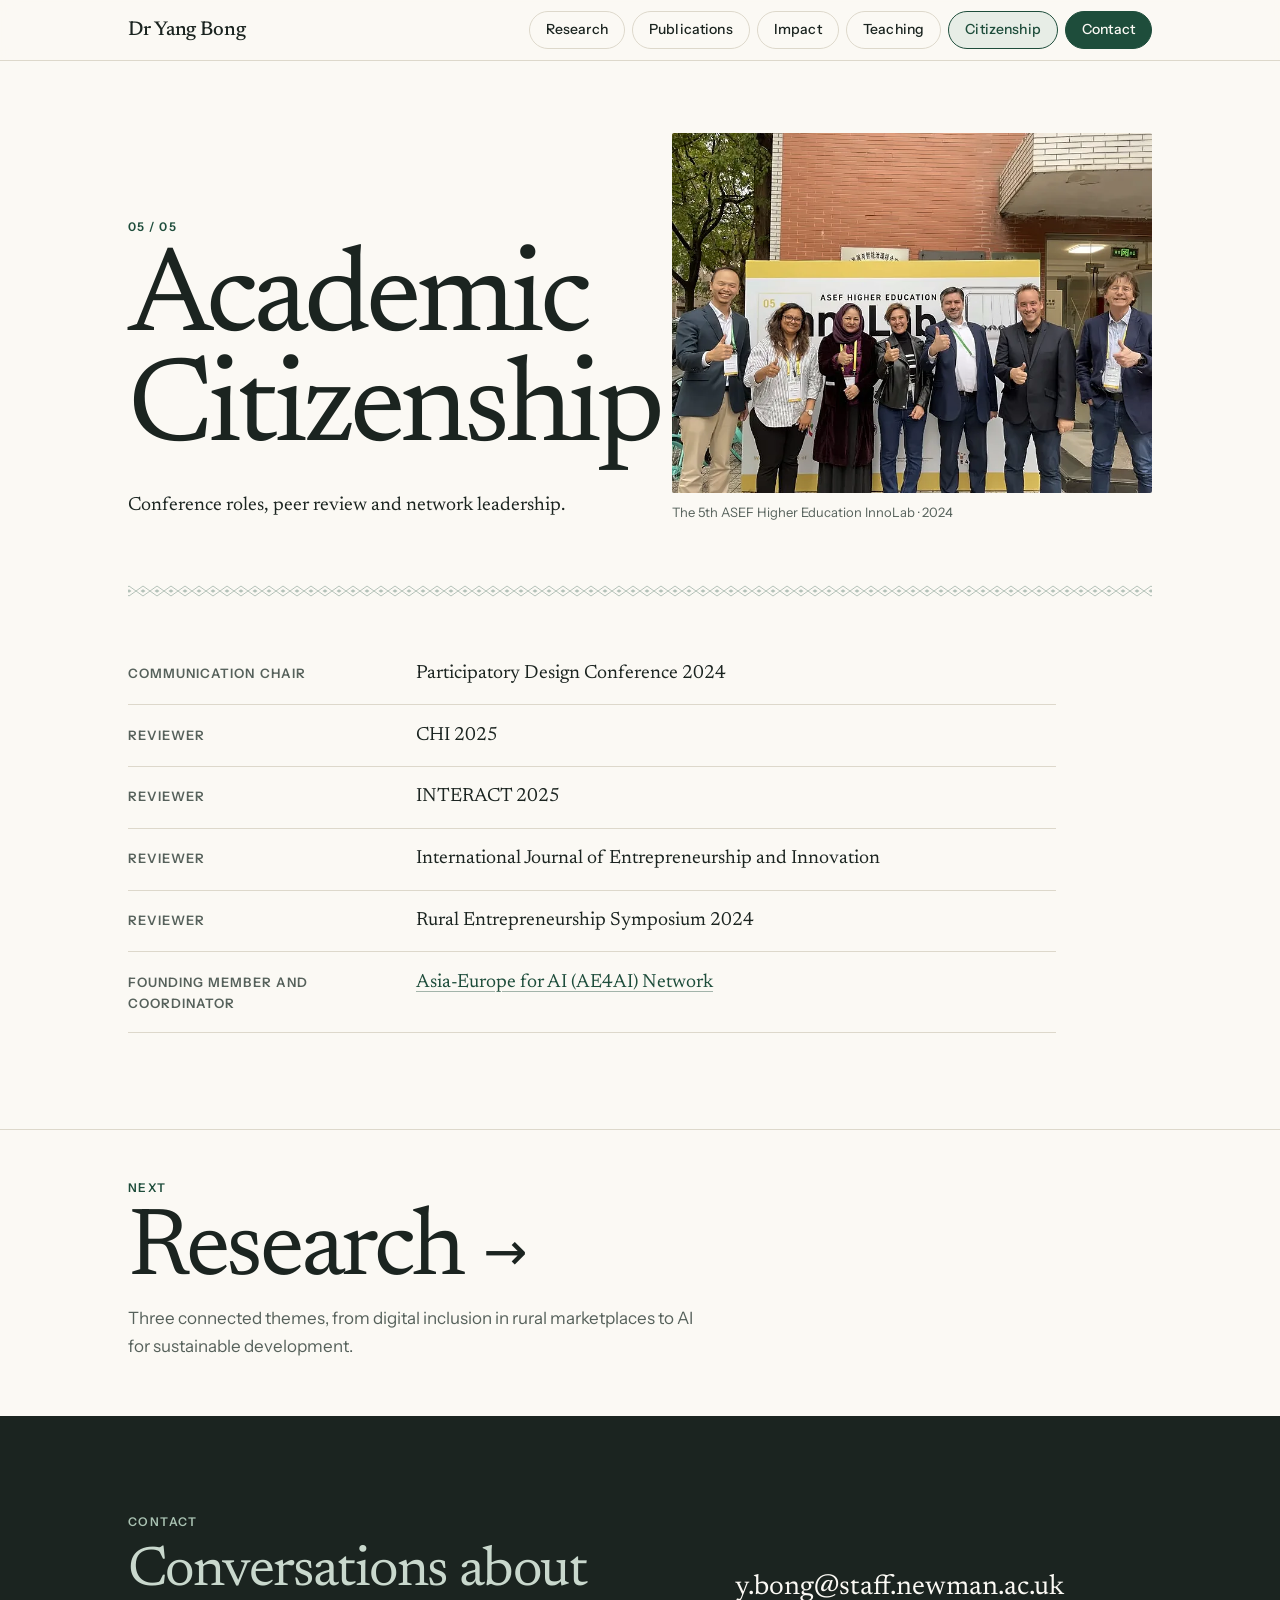
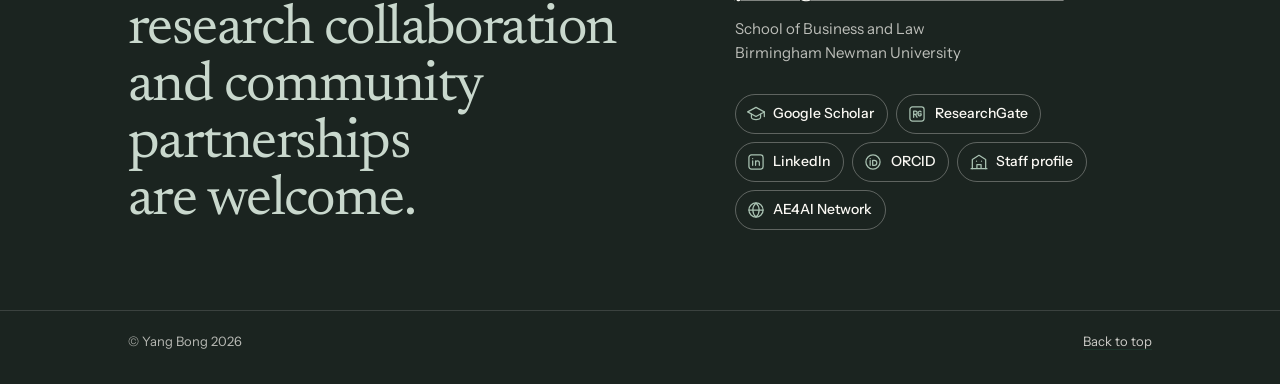
==== citizenship.html @ c66b2f35 "Restructure into an image-led home page plus one page per section Home: full-bleed cover photo with " ====
<!doctype html>
<html lang="en-GB">
<head>
  <meta charset="utf-8">
  <meta name="viewport" content="width=device-width, initial-scale=1">

  <!-- Generated by scripts/make_pages.py from scripts/page.template.html. Edit those, not this file. -->
  <title>Academic Citizenship · Dr Yang Bong</title>
  <meta name="description" content="Conference roles, peer review and network leadership.">
  <meta name="author" content="Yang Bong">
  <link rel="canonical" href="https://bongyang.github.io/citizenship.html">

  <meta property="og:type" content="website">
  <meta property="og:site_name" content="Dr Yang Bong">
  <meta property="og:title" content="Academic Citizenship · Dr Yang Bong">
  <meta property="og:description" content="Conference roles, peer review and network leadership.">
  <meta property="og:url" content="https://bongyang.github.io/citizenship.html">
  <meta property="og:image" content="https://bongyang.github.io/assets/img/og-image.png">
  <meta property="og:image:width" content="1200">
  <meta property="og:image:height" content="630">
  <meta property="og:image:alt" content="Dr Yang Bong, Senior Lecturer, Birmingham Newman University">
  <meta property="og:locale" content="en_GB">
  <meta name="twitter:card" content="summary_large_image">

  <meta name="theme-color" content="#FBF9F4">
  <meta name="color-scheme" content="light only">
  <link rel="icon" href="assets/img/favicon.svg" type="image/svg+xml">
  <link rel="icon" href="assets/img/favicon-32.png" sizes="32x32" type="image/png">
  <link rel="apple-touch-icon" href="assets/img/apple-touch-icon.png">

  <link rel="preload" href="assets/fonts/newsreader-latin-wght-normal.woff2" as="font" type="font/woff2" crossorigin>
  <link rel="preload" href="assets/fonts/instrument-sans-latin-wght-normal.woff2" as="font" type="font/woff2" crossorigin>
  <link rel="preload" href="content.json" as="fetch" crossorigin>
  <link rel="preload" href="publications.json" as="fetch" crossorigin>
  <link rel="preload" as="image" type="image/webp" imagesrcset="assets/img/banner/2024-innolab5-800.webp 800w, assets/img/banner/2024-innolab5-1600.webp 1600w" imagesizes="(min-width: 48rem) 45vw, 100vw" fetchpriority="high">
  <link rel="stylesheet" href="assets/css/style.css">
</head>
<body data-page="service">
  <a class="skip" href="#main" data-text="labels.skip">Skip to content</a>

  <header class="masthead" id="top">
    <div class="wrap masthead__inner">
      <a class="masthead__name" href="./" data-text="hero.name">Dr Yang Bong</a>
      <nav aria-label="Main"><ul id="nav" class="nav"></ul></nav>
    </div>
  </header>

  <main id="main">
    <div id="page"></div>
    <section id="contact" class="band band--dark contact-band" aria-labelledby="contact-h"></section>
  </main>

  <footer class="footer">
    <div class="wrap footer__inner" id="footer"></div>
  </footer>

  <noscript>
    <p class="noscript">This site needs JavaScript to load its content. You can reach Dr Yang Bong at Birmingham Newman University: https://newman.ac.uk/staff/staff/dr-yang-bong/</p>
  </noscript>

  <script src="assets/js/main.js" defer></script>
</body>
</html>
---- assets/css/style.css ----
/* Dr Yang Bong — personal site. Mobile-first, light mode only.
   Design tokens are in :root; change colours and type there. */

@font-face {
  font-family: "Newsreader";
  src: url("../fonts/newsreader-latin-wght-normal.woff2") format("woff2");
  font-weight: 200 800; font-style: normal; font-display: swap;
}
@font-face {
  font-family: "Newsreader";
  src: url("../fonts/newsreader-latin-wght-italic.woff2") format("woff2");
  font-weight: 200 800; font-style: italic; font-display: swap;
}
@font-face {
  font-family: "Instrument Sans";
  src: url("../fonts/instrument-sans-latin-wght-normal.woff2") format("woff2");
  font-weight: 400 700; font-style: normal; font-display: swap;
}

:root {
  color-scheme: light only;
  /* colour */
  --paper: #FBF9F4;
  --paper-deep: #F3F0E7;
  --ink: #1B2420;
  --muted: #56615B;
  --rule: #DDD8CB;
  --accent: #1E4D3B;        /* deep forest green, the single accent */
  --accent-soft: #E7EDE6;
  /* type */
  --serif: "Newsreader", "Iowan Old Style", Georgia, serif;
  --sans: "Instrument Sans", system-ui, -apple-system, "Segoe UI", sans-serif;
  /* layout */
  --wrap: 68rem;
  --gutter: 1.25rem;
  --masthead: 3.25rem;
}

*, *::before, *::after { box-sizing: border-box; }
html { scroll-behavior: smooth; scroll-padding-top: calc(var(--masthead) + 1.25rem); -webkit-text-size-adjust: 100%; }
@media (prefers-reduced-motion: reduce) { html { scroll-behavior: auto; } }

body {
  margin: 0;
  background: var(--paper);
  color: var(--ink);
  font: 400 1.0625rem/1.65 var(--sans);
  -webkit-font-smoothing: antialiased;
  text-rendering: optimizeLegibility;
}
h1, h2, h3, h4, p, ul, ol, figure, address { margin: 0; padding: 0; }
ul, ol { list-style: none; }
address { font-style: normal; }
img { display: block; max-width: 100%; height: auto; }
[hidden] { display: none !important; }
button { font: inherit; color: inherit; }

a { color: var(--accent); text-decoration: underline; text-decoration-thickness: 1px; text-underline-offset: 0.2em; text-decoration-color: color-mix(in srgb, var(--accent) 40%, transparent); transition: text-decoration-color .15s; }
a:hover { text-decoration-color: var(--accent); }
:focus-visible { outline: 2px solid var(--accent); outline-offset: 3px; border-radius: 2px; }
strong { font-weight: 600; }
.muted { color: var(--muted); }

.wrap { max-width: var(--wrap); margin-inline: auto; padding-inline: var(--gutter); }

.skip { position: absolute; left: -999px; top: 0; background: var(--accent); color: #fff; padding: .6rem 1rem; z-index: 20; }
.skip:focus { left: .5rem; top: .5rem; }
/* Until main.js has rendered, hold space and hide what would jump. */
html:not(.is-ready) main { min-height: 100vh; }
html:not(.is-ready) .footer, html:not(.is-ready) .contact-band, html:not(.is-ready) .nav { visibility: hidden; }
.noscript { max-width: 40rem; margin: 3rem auto; padding: 0 var(--gutter); }

/* ---------- masthead ---------- */
.masthead {
  position: sticky; top: 0; z-index: 10;
  background: color-mix(in srgb, var(--paper) 92%, transparent);
  backdrop-filter: blur(8px); -webkit-backdrop-filter: blur(8px);
  border-bottom: 1px solid var(--rule);
}
.masthead__inner { display: flex; align-items: center; gap: 1.25rem; min-height: var(--masthead); }
.masthead__name { font: 500 1.125rem/1 var(--serif); color: var(--ink); text-decoration: none; white-space: nowrap; letter-spacing: -.005em; }
.masthead nav { min-width: 0; margin-left: auto; }
.nav {
  display: flex; gap: .4rem; overflow-x: auto; scrollbar-width: none;
  margin-right: calc(var(--gutter) * -1); padding: .5rem var(--gutter) .5rem .75rem;
  -webkit-mask-image: linear-gradient(90deg, transparent 0, #000 .75rem, #000 calc(100% - 1.5rem), transparent);
          mask-image: linear-gradient(90deg, transparent 0, #000 .75rem, #000 calc(100% - 1.5rem), transparent);
}
.nav::-webkit-scrollbar { display: none; }
.nav a {
  display: block; padding: .38rem .85rem; white-space: nowrap; border-radius: 999px;
  font-size: .8125rem; font-weight: 500; letter-spacing: .01em;
  color: var(--ink); text-decoration: none; border: 1px solid var(--rule);
  transition: background .15s, border-color .15s, color .15s;
}
.nav a:hover { border-color: var(--accent); color: var(--accent); }
.nav a.is-active { background: var(--accent-soft); border-color: var(--accent); color: var(--accent); }
.nav__contact a { background: var(--accent); border-color: var(--accent); color: var(--paper); }
.nav__contact a:hover { background: var(--ink); border-color: var(--ink); color: var(--paper); }

/* Home: the masthead floats over the cover photo, then turns solid. */
body[data-page="home"] .masthead { position: fixed; left: 0; right: 0; transition: background .25s, border-color .25s; }
.masthead.is-over { background: transparent; border-bottom-color: transparent; backdrop-filter: none; -webkit-backdrop-filter: none; }
.masthead.is-over .masthead__name { color: var(--paper); }
.masthead.is-over .nav a { background: rgba(20, 30, 25, .55); border-color: rgba(251, 249, 244, .35); color: var(--paper); }
.masthead.is-over .nav a:hover { background: rgba(20, 30, 25, .8); border-color: var(--paper); }
.masthead.is-over .nav__contact a { background: var(--paper); border-color: var(--paper); color: var(--ink); }
.masthead.is-over :focus-visible { outline-color: var(--paper); }

/* ---------- quiet Borneo motif: a woven diamond band ---------- */
.motif {
  height: 12px;
  background: url("data:image/svg+xml,%3Csvg xmlns='http://www.w3.org/2000/svg' width='28' height='12' viewBox='0 0 28 12'%3E%3Cg fill='none' stroke='%231E4D3B' stroke-width='1'%3E%3Cpath d='M0 6 7 1l7 5-7 5z'/%3E%3Cpath d='M14 6l7-5 7 5-7 5z'/%3E%3C/g%3E%3Cpath d='M7 4.200 9.500 6 7 7.800 4.500 6zM21 4.200 23.500 6 21 7.800 18.500 6z' fill='%231E4D3B'/%3E%3C/svg%3E") center / 28px 12px repeat-x;
  opacity: .32;
  max-width: calc(var(--wrap) - 2 * var(--gutter));
  margin-inline: max(var(--gutter), calc((100% - var(--wrap)) / 2 + var(--gutter)));
}

/* ---------- shared type ---------- */
.eyebrow, .label {
  font-size: .75rem; font-weight: 600; letter-spacing: .12em; text-transform: uppercase; color: var(--accent);
}

.links { display: flex; flex-wrap: wrap; gap: .5rem; margin-top: 1.75rem; }
.links a {
  display: inline-flex; align-items: center; gap: .45rem; min-height: 2.5rem; padding: .4rem .8rem .4rem .65rem;
  border: 1px solid var(--rule); border-radius: 999px; background: #fff;
  font-size: .875rem; font-weight: 500; color: var(--ink); text-decoration: none;
  transition: border-color .15s, color .15s, background .15s;
}
.links a:hover { border-color: var(--accent); color: var(--accent); background: var(--accent-soft); }
.links .icon { color: var(--accent); flex: none; }



/* ---------- sections ---------- */
h3 { font: 500 1.375rem/1.25 var(--serif); letter-spacing: -.005em; }
.lede { font: 400 1.1875rem/1.55 var(--serif); max-width: 40rem; color: var(--ink); }
.label { margin-bottom: .4rem; }

/* research */
.themes { margin-top: 1.75rem; }
.theme { display: grid; grid-template-columns: 2rem 1fr; gap: .25rem; padding: 1.5rem 0; border-top: 1px solid var(--rule); }
.theme__no { font: 400 1.25rem/1.4 var(--serif); font-variant-numeric: tabular-nums; color: var(--accent); }
.theme h2 + p { margin-top: .4rem; max-width: 38rem; }
.theme .label { margin-top: 1.1rem; color: var(--muted); }
.related li { position: relative; padding-left: 1rem; font-size: .9375rem; line-height: 1.45; margin-top: .45rem; }
.related li::before { content: ""; position: absolute; left: 0; top: .6em; width: 5px; height: 5px; background: var(--accent); transform: rotate(45deg); opacity: .6; }
.related .muted { font-size: .8125rem; white-space: nowrap; }

/* publications */
.group { margin-top: 2.5rem; padding-bottom: .6rem; border-bottom: 1px solid var(--rule); font: 600 .8125rem/1.4 var(--sans); letter-spacing: .12em; text-transform: uppercase; color: var(--muted); }
.pub { display: grid; grid-template-columns: 1fr; gap: .15rem; padding: 1.25rem 0; border-bottom: 1px solid var(--rule); scroll-margin-top: calc(var(--masthead) + 1rem); }
.pub:target { background: var(--accent-soft); box-shadow: 0 0 0 .75rem var(--accent-soft); border-color: transparent; }
.pub__year { font-size: .8125rem; font-weight: 600; letter-spacing: .06em; color: var(--accent); font-variant-numeric: tabular-nums; }
.pub__title { font: 500 1.1875rem/1.32 var(--serif); letter-spacing: 0; }
.pub__title a { color: var(--ink); text-decoration-color: transparent; }
.pub__title a:hover { color: var(--accent); text-decoration-color: var(--accent); }
.pub__authors { margin-top: .4rem; font-size: .9375rem; line-height: 1.5; }
.pub__venue { font-size: .9375rem; line-height: 1.5; color: var(--muted); }
.pub__venue cite { font-style: italic; }
.pub__doi { margin-top: .35rem; font-size: .8125rem; overflow-wrap: anywhere; }
.pub__doi span { font-weight: 600; letter-spacing: .1em; color: var(--muted); margin-right: .25rem; }

/* impact */
.impact { display: grid; gap: 1rem; }
.impact__item { padding: 1.5rem; border: 1px solid var(--rule); border-radius: 2px; background: #fff; }
.impact__item p:not(.label) { margin-top: .6rem; }
.impact__item--lead { background: var(--accent); border-color: var(--accent); color: var(--paper); padding: 1.75rem 1.5rem; }
.impact__item--lead .label { color: #CFE0D3; }
.page .impact__item--lead h2 { font-size: 1.75rem; font-weight: 400; }
.impact__item--lead p:not(.label) { font: 400 1.1875rem/1.55 var(--serif); max-width: 38rem; }
.impact__item--lead a { color: var(--paper); text-decoration-color: rgba(251,249,244,.5); }
.impact__item--lead a:hover { text-decoration-color: var(--paper); }
.impact__item--lead :focus-visible { outline-color: var(--paper); }
.more { display: inline-flex; align-items: center; gap: .3rem; font: 500 .9375rem/1.4 var(--sans); }
.more .icon { width: 16px; height: 16px; }


/* publication tools */
.pubtools { display: flex; flex-wrap: wrap; align-items: center; justify-content: space-between; gap: .75rem 1.5rem; margin-top: 1.75rem; }
.filter { display: flex; flex-wrap: wrap; gap: .4rem; }
.filter button {
  min-height: 2.25rem; padding: .3rem .85rem; border: 1px solid var(--rule); border-radius: 999px; background: #fff;
  font-size: .8125rem; font-weight: 500; cursor: pointer; transition: background .15s, border-color .15s, color .15s;
}
.filter button:hover { border-color: var(--accent); color: var(--accent); }
.filter button[aria-pressed="true"] { background: var(--accent); border-color: var(--accent); color: var(--paper); }
.filter__status { position: absolute; width: 1px; height: 1px; overflow: hidden; clip: rect(0 0 0 0); }
.pubtools__bib { font-size: .8125rem; font-weight: 500; }

.pub__meta { display: flex; flex-wrap: wrap; align-items: baseline; gap: .25rem 1.25rem; margin-top: .35rem; }
.pub__meta .pub__doi { margin-top: 0; }
.cite summary {
  display: inline-flex; align-items: center; gap: .3rem; cursor: pointer; list-style: none;
  font-size: .8125rem; font-weight: 600; letter-spacing: .1em; text-transform: uppercase; color: var(--muted);
}
.cite summary::-webkit-details-marker { display: none; }
.cite summary::after { content: "+"; font-weight: 400; font-size: 1rem; line-height: 1; color: var(--accent); }
.cite[open] summary::after { content: "\2212"; }
.cite summary:hover { color: var(--accent); }
.cite[open] { flex-basis: 100%; }
.cite__panel { margin-top: .75rem; padding: 1rem; background: var(--paper-deep); border-radius: 2px; display: grid; gap: 1rem; }
.cite__row { display: grid; grid-template-columns: 1fr auto; gap: .35rem .75rem; align-items: start; }
.cite__label { grid-column: 1 / -1; font-size: .6875rem; font-weight: 600; letter-spacing: .12em; text-transform: uppercase; color: var(--muted); }
.cite__text { font-size: .875rem; line-height: 1.5; overflow-wrap: anywhere; }
.cite__bib { margin: 0; font: .75rem/1.5 ui-monospace, "SF Mono", Menlo, Consolas, monospace; white-space: pre-wrap; overflow-wrap: anywhere; color: var(--ink); }
.copy {
  min-height: 2rem; padding: .2rem .7rem; border: 1px solid var(--rule); border-radius: 999px; background: #fff;
  font-size: .75rem; font-weight: 600; cursor: pointer;
}
.copy:hover { border-color: var(--accent); color: var(--accent); }
.copy.is-done { background: var(--accent); border-color: var(--accent); color: var(--paper); }

/* impact project: map, story, timeline */
.project { display: grid; gap: 2rem; padding: 2rem 0 1rem; }
.map { margin: 0; }
.map__frame { position: relative; background: #F6F3EC; border: 1px solid var(--rule); border-radius: 2px; overflow: hidden; }
.map__frame img { width: 100%; height: auto; }
.map__marks { position: absolute; inset: 0; width: 100%; height: 100%; overflow: visible; }
.map figcaption { margin-top: .6rem; font-size: .8125rem; color: var(--muted); }
.mark__dot { fill: var(--paper); stroke: var(--accent); stroke-width: 3; transform-box: fill-box; transform-origin: center; transition: transform .2s; }
.mark--primary .mark__dot { fill: var(--accent); }
.mark__halo { fill: var(--accent); opacity: .14; transform-box: fill-box; transform-origin: center; transition: opacity .2s, transform .2s; }
.mark__label, .mark__note {
  font-family: var(--sans); paint-order: stroke; stroke: #F6F3EC; stroke-width: 4px; stroke-linejoin: round;
}
.mark__label { font-size: 15px; font-weight: 600; fill: var(--ink); }
.mark--primary .mark__label { font-family: var(--serif); font-size: 20px; font-weight: 500; }
.mark__note { font-size: 12px; font-weight: 500; fill: var(--muted); letter-spacing: .04em; }
@media (max-width: 47.99rem) {
  .mark__label { font-size: 27px; } .mark--primary .mark__label { font-size: 32px; } .mark__note { font-size: 21px; } .mark__label, .mark__note { stroke-width: 7px; } .mark__dot { stroke-width: 4; }
}
.mark.is-lit .mark__dot { transform: scale(1.6); }
.mark.is-lit .mark__halo { opacity: .25; transform: scale(1.3); }
@media (prefers-reduced-motion: reduce) { .mark__dot, .mark__halo { transition: none; } }

.project__story h3 { font-size: 1.625rem; font-weight: 400; }
.project__story h3 + p { margin-top: .6rem; font: 400 1.125rem/1.55 var(--serif); }
.tagline { margin: 1.5rem 0; padding-left: 1rem; border-left: 2px solid var(--accent); }
.tagline p { font: italic 400 1.5rem/1.25 var(--serif); color: var(--accent); }
.tagline p::before { content: "\201C"; } .tagline p::after { content: "\201D"; }
.tagline footer { margin-top: .4rem; font-size: .875rem; color: var(--muted); }
.outputs li { position: relative; padding-left: 1rem; margin-top: .4rem; font-size: .9375rem; line-height: 1.5; }
.outputs li::before { content: ""; position: absolute; left: 0; top: .6em; width: 5px; height: 5px; background: var(--accent); transform: rotate(45deg); opacity: .6; }

.timeline ol { position: relative; margin-top: .5rem; }
.timeline ol::before { content: ""; position: absolute; left: 4px; top: .6rem; bottom: .6rem; width: 1px; background: var(--rule); }
.timeline li { position: relative; display: grid; gap: .1rem; padding: .6rem .5rem .6rem 1.5rem; border-radius: 2px; transition: background .15s; }
.timeline li::before { content: ""; position: absolute; left: 0; top: 1rem; width: 9px; height: 9px; border-radius: 50%; background: var(--paper); border: 1.5px solid var(--accent); }
.timeline li[data-place]::before { background: var(--accent); }
.timeline li[data-place] { cursor: default; }
.timeline li.is-lit { background: var(--accent-soft); }
.timeline__date { font-size: .75rem; font-weight: 600; letter-spacing: .1em; text-transform: uppercase; color: var(--accent); font-variant-numeric: tabular-nums; }
.timeline li p:not(.timeline__date) { font-size: .9375rem; line-height: 1.45; }

/* teaching */
.rows { margin-top: 1.75rem; }
.row { display: grid; gap: .5rem; padding: 1.5rem 0; border-top: 1px solid var(--rule); }
.tags { display: flex; flex-wrap: wrap; gap: .4rem; margin-top: .9rem; }
.tags li { font-size: .8125rem; font-weight: 500; padding: .25rem .65rem; border-radius: 999px; background: var(--accent-soft); color: var(--accent); }

/* service */
.service li { display: grid; gap: .1rem; padding: 1rem 0; border-top: 1px solid var(--rule); }
.service li:last-child { border-bottom: 1px solid var(--rule); }
.service__role { font-size: .8125rem; font-weight: 600; letter-spacing: .08em; text-transform: uppercase; color: var(--muted); }
.service__org { font: 400 1.1875rem/1.35 var(--serif); }

/* contact */
.contact__email { margin-top: 1.25rem; font: 400 clamp(1.3rem, 6vw, 2rem)/1.2 var(--serif); overflow-wrap: anywhere; }

/* ---------- full-width photo banner ---------- */
.banner { position: relative; background: var(--paper-deep); }
.banner__slides { display: grid; list-style: none; margin: 0; padding: 0; touch-action: pan-y; }
.banner__slide { grid-area: 1 / 1; opacity: 0; visibility: hidden; transition: opacity 1.2s ease, visibility 0s linear 1.2s; }
.banner__slide.is-active { opacity: 1; visibility: visible; transition: opacity 1.2s ease, visibility 0s; }
.banner figure { margin: 0; }
.banner img { display: block; width: 100%; aspect-ratio: 4 / 3; height: auto; object-fit: cover; background: var(--paper-deep); }
.banner__caption { display: block; max-width: var(--wrap); margin-inline: auto; padding: .85rem var(--gutter) 0; font-size: .875rem; line-height: 1.45; }
.banner__meta { display: block; margin-top: .1rem; color: var(--muted); font-size: .8125rem; }
.banner__bar { max-width: var(--wrap); margin-inline: auto; padding: .75rem var(--gutter) 1rem; }
.banner__controls { display: flex; align-items: center; gap: .4rem; }
.banner__count { margin-right: auto; font-size: .75rem; font-weight: 600; letter-spacing: .12em; color: var(--muted); font-variant-numeric: tabular-nums; }
.banner__btn {
  display: grid; place-items: center; width: 2.5rem; height: 2.5rem; padding: 0; cursor: pointer;
  border: 1px solid var(--rule); border-radius: 2px; background: #fff; color: var(--accent);
  transition: border-color .15s, background .15s;
}
.banner__btn:hover { border-color: var(--accent); background: var(--accent-soft); }
@media (prefers-reduced-motion: reduce) { .banner__slide, .banner__slide.is-active { transition: none; } }

/* ---------- field photos in the impact project ---------- */
.field__list { list-style: none; margin: .9rem 0 0; padding: 0; display: grid; grid-template-columns: repeat(3, minmax(0, 1fr)); gap: .75rem; }
.field figure { margin: 0; }
.field img { width: 100%; height: auto; aspect-ratio: 3 / 4; object-fit: cover; border-radius: 2px; background: var(--paper-deep); }
.field figcaption { margin-top: .5rem; font-size: .8125rem; line-height: 1.4; color: var(--muted); }

.contact address { margin-top: 1rem; color: var(--muted); font-size: .9375rem; }

/* footer */
.footer { background: var(--ink); border-top: 1px solid rgba(251, 249, 244, .14); }
.footer__inner { display: flex; justify-content: space-between; gap: 1rem; padding-top: 1.25rem; padding-bottom: 2rem; font-size: .8125rem; color: var(--muted); }
.footer__inner { color: rgba(251, 249, 244, .7); }
.footer a { color: rgba(251, 249, 244, .8); }
.footer :focus-visible { outline-color: var(--paper); }

/* ---------- larger screens ---------- */
@media (min-width: 48rem) {
  :root { --gutter: 2rem; --masthead: 3.75rem; }
  body { font-size: 1.0625rem; }
  .nav { gap: 1.75rem; -webkit-mask-image: none; mask-image: none; margin-right: 0; padding: 0; overflow: visible; }
  .nav a { padding: 1.25rem 0 1.1rem; }
  .masthead__name { font-size: 1.25rem; }

            

  .theme { grid-template-columns: 3rem 1fr; padding: 2rem 0; }
  .themes .theme:first-child, .rows .row:first-child { border-top: 0; padding-top: 0; }
  .themes, .rows { margin-top: 2.25rem; }
  .pub { grid-template-columns: 3.5rem 1fr; gap: 0 .5rem; padding: 1.5rem 0; }
  .pub__year { padding-top: .3rem; }
  .pub__title { font-size: 1.3125rem; }
  .group:first-of-type { margin-top: 2.25rem; }

  .impact { grid-template-columns: 1fr 1fr; gap: 1.25rem; }
  .project { grid-column: 1 / -1; grid-template-columns: minmax(0, 1.15fr) minmax(0, 1fr); column-gap: 2.5rem; row-gap: 2.25rem; padding: 1.25rem 0 1.25rem; align-items: start; }
  .map, .timeline { grid-column: 1 / -1; }
  .project__outputs { padding-top: .35rem; }
  .timeline ol { display: grid; grid-template-columns: repeat(3, minmax(0, 1fr)); column-gap: 1.5rem; }
  .timeline ol::before { display: none; }
  .timeline li { border-top: 1px solid var(--rule); padding: .9rem .6rem .9rem 1.4rem; }
  .timeline li::before { top: 1.25rem; }
  .pubtools { margin-top: 2rem; }

  .impact__item--lead { grid-column: 1 / -1; padding: 2.5rem; }
  .page .impact__item--lead h2 { font-size: 2.125rem; }
  .impact__item { padding: 1.75rem; }

  .row { grid-template-columns: 14rem 1fr; gap: 2rem; padding: 2rem 0; }
  .service li { grid-template-columns: 16rem 1fr; align-items: baseline; gap: 2rem; padding: 1.1rem 0; }
}

@media (min-width: 48rem) {
  .banner { background: #1B2420; }
  .banner img { aspect-ratio: auto; height: clamp(24rem, 72vh, 46rem); object-position: var(--pos, 50% 50%); }
  .banner__slide figure { position: relative; }
  .banner__slide figure::after {
    content: ""; position: absolute; inset: auto 0 0 0; height: 45%; pointer-events: none;
    background: linear-gradient(to top, rgba(14, 22, 18, .72), rgba(14, 22, 18, 0));
  }
  .banner__caption {
    position: absolute; z-index: 1; left: 0; right: 0; bottom: 0; padding: 0 calc(var(--gutter) + 12rem) 1.6rem var(--gutter);
    color: #FBF9F4; font: 400 1.375rem/1.3 var(--serif); letter-spacing: -.005em;
  }
  .banner__meta { color: rgba(251, 249, 244, .8); font: 600 .75rem/1.4 var(--sans); letter-spacing: .12em; text-transform: uppercase; margin-top: .45rem; }
  .banner__bar { position: absolute; z-index: 2; left: 0; right: 0; bottom: 0; padding: 0 var(--gutter) 1.4rem; pointer-events: none; }
  .banner__controls { justify-content: flex-end; pointer-events: auto; width: max-content; margin-left: auto; }
  .banner__count { margin-right: .6rem; color: rgba(251, 249, 244, .85); }
  .banner__btn { background: rgba(27, 36, 32, .35); border-color: rgba(251, 249, 244, .45); color: #FBF9F4; }
  .banner__btn:hover { background: rgba(27, 36, 32, .6); border-color: #FBF9F4; }
  .field { grid-column: 1 / -1; }
  .field__list { gap: 1.25rem; }
}

@media print {
  .masthead, .links, .motif, .footer a, .banner, .cover__img, .card__img, .next { display: none; }
  .cover__name, .cover__tag, .cover__role { color: var(--ink) !important; }
  body { background: #fff; }
}

@media (min-width: 48rem) {
  .service li:first-child { border-top: 0; padding-top: 0; }
}

/* ================= multi-page layout ================= */
.display { font: 400 clamp(2.25rem, 7vw, 4.5rem)/1.02 var(--serif); letter-spacing: -.028em; text-wrap: balance; }
.bandhead { display: flex; flex-wrap: wrap; align-items: baseline; justify-content: space-between; gap: .5rem 1.5rem;
  border-top: 1px solid var(--ink); padding-top: 1rem; margin-bottom: 2rem; }
.bandhead .display { font-size: clamp(2rem, 5.5vw, 3.5rem); }
html:not(.is-ready) #page { visibility: hidden; }

/* ---------- home: cover ---------- */
.cover { position: relative; min-height: 92svh; display: flex; align-items: flex-end; color: var(--paper); background: var(--ink); overflow: hidden; }
.cover__img, .cover__img picture { position: absolute; inset: 0; }
.cover__img img { width: 100%; height: 100%; object-fit: cover; object-position: var(--pos, 50% 50%); }
.cover::after { content: ""; position: absolute; inset: 0; pointer-events: none;
  background: linear-gradient(to top, rgba(17, 30, 24, .9) 0%, rgba(17, 30, 24, .4) 45%, rgba(17, 30, 24, .1) 75%, rgba(17, 30, 24, .5) 100%),
    linear-gradient(to right, rgba(17, 30, 24, .55), rgba(17, 30, 24, 0) 60%); }
.cover__inner { position: relative; z-index: 1; width: 100%; padding-top: 6rem; padding-bottom: 2rem; display: grid; }
.cover__tag { font: 400 1.0625rem/1.4 var(--sans); max-width: 20rem; color: rgba(251, 249, 244, .9); margin-top: 1rem; }
.cover__name { font: 400 clamp(4rem, 19vw, 12.5rem)/.86 var(--serif); letter-spacing: -.045em; margin: 0; }
.cover__name span { display: block; }
.cover__name span + span { padding-left: 18%; font-style: italic; }
.cover__role { margin-top: 1.5rem; font-size: .8125rem; font-weight: 600; letter-spacing: .12em; text-transform: uppercase; color: rgba(251, 249, 244, .85); }

/* ---------- home: intro ---------- */
.intro { padding-top: 4rem; padding-bottom: 1rem; }
.intro .display { margin-top: .9rem; max-width: 22ch; }
.intro__cols { display: grid; gap: 2rem; margin-top: 2.5rem; }
.intro__photo { width: min(55%, 14rem); }
.intro__photo img { width: 100%; aspect-ratio: 4 / 5; object-fit: cover; border-radius: 2px; }
.intro__text p { font-size: 1.0625rem; line-height: 1.65; }
.intro__text p + p { margin-top: 1rem; }

/* ---------- home: explore cards ---------- */
.explore { padding-top: 4.5rem; padding-bottom: 5rem; }
.cards { display: grid; gap: 1rem; }
.card a { position: relative; display: block; height: 22rem; overflow: hidden; border-radius: 2px; color: var(--paper); text-decoration: none; background: var(--ink); }
.card__img, .card__img picture { position: absolute; inset: 0; }
.card__img img { width: 100%; height: 100%; object-fit: cover; object-position: var(--pos, 50% 50%); transition: transform .6s cubic-bezier(.2, .7, .2, 1); }
.card a::after { content: ""; position: absolute; inset: 0; background: linear-gradient(to top, rgba(17, 30, 24, .9), rgba(17, 30, 24, .35) 55%, rgba(17, 30, 24, .05)); transition: background .3s; }
.card a:hover .card__img img, .card a:focus-visible .card__img img { transform: scale(1.045); }
.card__text { position: absolute; z-index: 1; left: 0; right: 0; bottom: 0; padding: 1.4rem 1.4rem 1.5rem; }
.card__no { font-size: .75rem; font-weight: 600; letter-spacing: .12em; color: rgba(251, 249, 244, .75); font-variant-numeric: tabular-nums; }
.card h3 { margin-top: .3rem; font: 400 2rem/1.05 var(--serif); letter-spacing: -.02em; }
.card__text p:last-child { margin-top: .5rem; font-size: .9375rem; line-height: 1.5; color: rgba(251, 249, 244, .88); max-width: 30rem; }
.card__go { position: absolute; z-index: 1; top: 1rem; right: 1rem; display: grid; place-items: center; width: 2.5rem; height: 2.5rem;
  border-radius: 50%; border: 1px solid rgba(251, 249, 244, .5); transition: background .2s, color .2s; }
.card a:hover .card__go { background: var(--paper); color: var(--ink); }
.card a:focus-visible { outline-offset: 3px; }
@media (prefers-reduced-motion: reduce) { .card__img img { transition: none; } }

/* ---------- dark bands (feature, contact) ---------- */
.band--dark { background: var(--ink); color: var(--paper); }
.band--dark .eyebrow { color: #A9C2B2; }
.band--dark .display { color: #C9D8CD; }
.band--dark a { color: var(--paper); text-decoration-color: rgba(251, 249, 244, .45); }
.band--dark a:hover { text-decoration-color: var(--paper); }
.band--dark :focus-visible { outline-color: var(--paper); }
.feature { display: grid; gap: 2rem; padding-top: 4.5rem; padding-bottom: 3.5rem; }
.feature .display { margin-top: .8rem; font-size: clamp(2.5rem, 8vw, 5.5rem); line-height: .98; max-width: 12ch; }
.feature__points { border-left: 2px solid rgba(251, 249, 244, .7); padding-left: 1.4rem; align-self: start; }
.feature__points li { font: 400 1.1875rem/1.45 var(--serif); }
.feature__points li + li { margin-top: .6rem; }
.band__rule { border-top: 1px solid rgba(251, 249, 244, .18); border-bottom: 1px solid rgba(251, 249, 244, .18); }
.metarow { display: flex; align-items: center; gap: 1rem; padding: 1.3rem 0; font-size: .75rem; font-weight: 500; letter-spacing: .12em; text-transform: uppercase; text-decoration: none; }
a.metarow { color: inherit; }
.metarow__line { flex: 1; min-width: 2rem; height: 1px; background: currentColor; position: relative; opacity: .8; transition: opacity .2s; }
.metarow__line::after { content: ""; position: absolute; right: 0; top: -4px; width: 8px; height: 8px; border-top: 1px solid; border-right: 1px solid; transform: rotate(45deg); }
.metarow__r { white-space: nowrap; }
a.metarow:hover .metarow__line { opacity: 1; }

/* ---------- home: gallery, recent ---------- */
.gallery { padding-top: 5rem; }
.recent { padding-top: 5rem; padding-bottom: 5rem; }
.recent .more { white-space: nowrap; }
.recent__list li { display: grid; grid-template-columns: 3.5rem 1fr; gap: .5rem; padding: 1.25rem 0; border-bottom: 1px solid var(--rule); }
.recent__list .pub__year { padding-top: .25rem; }

/* ---------- contact band ---------- */
.contact { display: grid; gap: 2rem; padding-top: 4.5rem; padding-bottom: 4rem; }
.contact .display { margin-top: .8rem; font-size: clamp(2rem, 5.5vw, 3.5rem); max-width: 18ch; }
.contact__email { margin-top: 0; font: 400 clamp(1.25rem, 5vw, 1.75rem)/1.2 var(--serif); overflow-wrap: anywhere; }
.contact address { margin-top: .75rem; color: rgba(251, 249, 244, .72); font-size: .9375rem; }
.band--dark .links a { background: transparent; color: var(--paper); border-color: rgba(251, 249, 244, .3); }
.band--dark .links a:hover { background: rgba(251, 249, 244, .1); border-color: var(--paper); color: var(--paper); }
.band--dark .links .icon { color: #A9C2B2; }

/* ---------- inner pages ---------- */
.phero { display: grid; gap: 2rem; padding-top: 2.5rem; padding-bottom: 3rem; }
.phero__title { margin-top: .6rem; font: 400 clamp(3.25rem, 13vw, 7.5rem)/.92 var(--serif); letter-spacing: -.04em; }
.phero .lede { margin-top: 1.5rem; }
.phero__img img { width: 100%; aspect-ratio: 4 / 3; object-fit: cover; object-position: var(--pos, 50% 50%); border-radius: 2px; background: var(--paper-deep); }
.phero__img figcaption { margin-top: .6rem; font-size: .8125rem; line-height: 1.4; color: var(--muted); }
.page { padding-top: 2.5rem; padding-bottom: 4rem; }
.page h2:not(.group) { font: 500 1.375rem/1.25 var(--serif); letter-spacing: -.005em; }
.page--research .themes, .page--teaching .rows { margin-top: 0; }
.page--research .theme:first-child, .page--teaching .row:first-child { border-top: 0; padding-top: 0; }
.page--service .service li:first-child { border-top: 0; padding-top: 0; }
.page--publications .pubtools { margin-top: 0; }
.next { border-top: 1px solid var(--rule); }
.next a { display: grid; gap: .3rem; padding: 3rem 0 3.5rem; color: var(--ink); text-decoration: none; }
.next__title { font: 400 clamp(2.75rem, 10vw, 6rem)/1 var(--serif); letter-spacing: -.035em; display: flex; align-items: center; gap: 1.25rem; transition: color .2s; }
.next__title::after { content: "\2192"; font-family: var(--sans); font-weight: 300; font-size: .55em; transition: transform .25s; }
.next__teaser { color: var(--muted); max-width: 36rem; }
.next a:hover .next__title { color: var(--accent); }
.next a:hover .next__title::after { transform: translateX(.4rem); }

@media (min-width: 48rem) {
  .nav { gap: .45rem; padding-right: 0; margin-right: 0; -webkit-mask-image: none; mask-image: none; }
  .nav a { padding: .42rem 1rem; font-size: .875rem; }
  .cover { min-height: 100svh; }
  .cover__inner { padding-bottom: 3rem; grid-template-columns: 1fr auto; align-items: end; }
  .cover__name { grid-column: 1 / -1; grid-row: 1; }
  .cover__role { grid-column: 1; grid-row: 2; align-self: end; }
  .cover__tag { grid-column: 2; grid-row: 2; margin: 1.5rem 0 0; font-size: 1.1875rem; max-width: 22rem; }
  .intro { padding-top: 6rem; }
  .intro__cols { grid-template-columns: 14rem minmax(0, 1fr); column-gap: 3rem; }
  .intro__photo { width: 100%; }
  .intro__text { columns: 2; column-gap: 2.5rem; }
  .intro__text p { break-inside: avoid; }
  .intro__text .links { column-span: all; break-inside: avoid; }
  .explore { padding-top: 7rem; padding-bottom: 7rem; }
  .cards { grid-template-columns: 1fr 1fr; gap: 1.25rem; }
  .card a { height: 26rem; }
  .card__text { padding: 1.75rem; }
  .feature { grid-template-columns: minmax(0, 1.2fr) minmax(0, 1fr); align-items: end; padding-top: 6.5rem; padding-bottom: 5rem; column-gap: 4rem; }
  .gallery, .recent { padding-top: 7rem; }
  .recent { padding-bottom: 7rem; }
  .recent__list li { grid-template-columns: 4.5rem 1fr; }
  .contact { grid-template-columns: minmax(0, 1.3fr) minmax(0, 1fr); align-items: end; column-gap: 4rem; padding-top: 6rem; padding-bottom: 5rem; }
  .phero { grid-template-columns: minmax(0, 1fr) minmax(0, 1fr); column-gap: 4rem; align-items: end; padding-top: 4.5rem; padding-bottom: 4rem; }
  .page { padding-top: 4rem; padding-bottom: 6rem; }
  .page--research > *, .page--teaching > *, .page--service > *, .page--publications > * { max-width: 58rem; }
}
@media (min-width: 64rem) {
  .cards { grid-template-columns: repeat(3, 1fr); }
  .card--wide { grid-column: span 2; }
  .card--wide h3 { font-size: 3rem; }
}
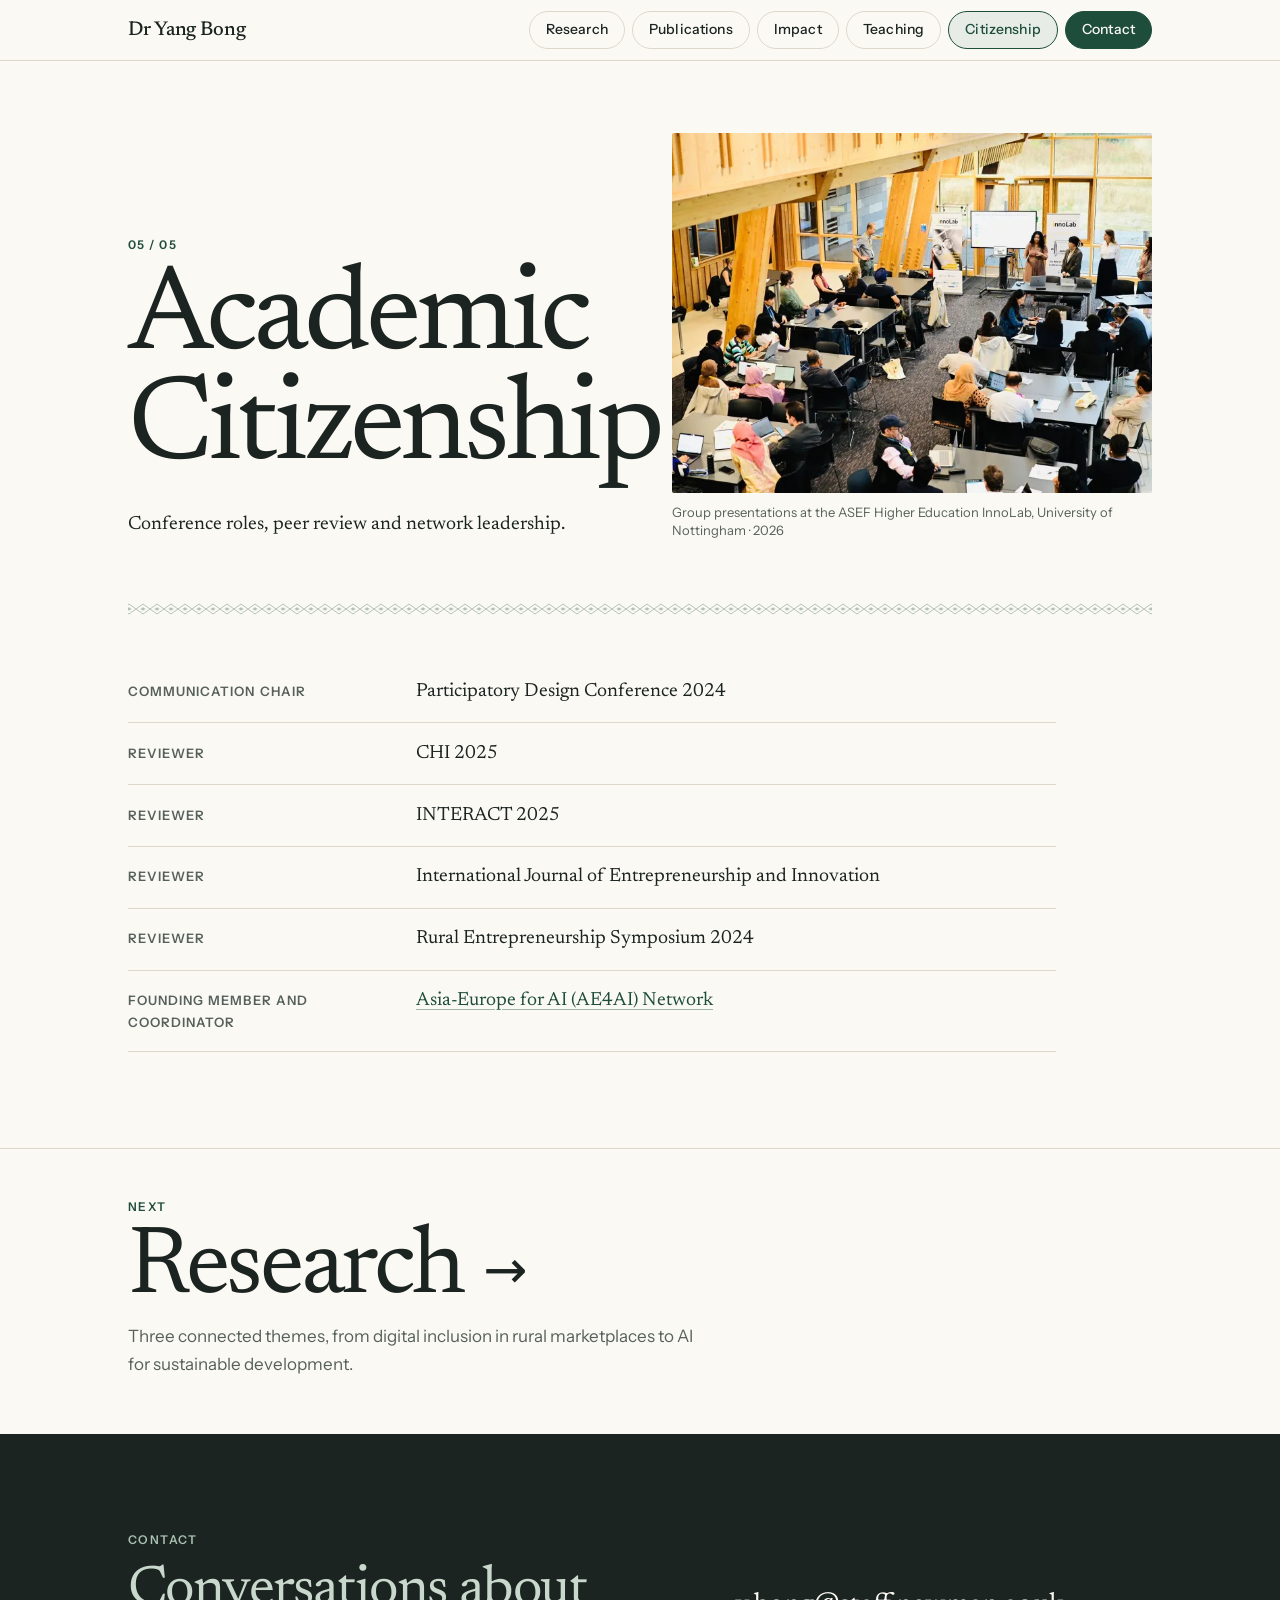
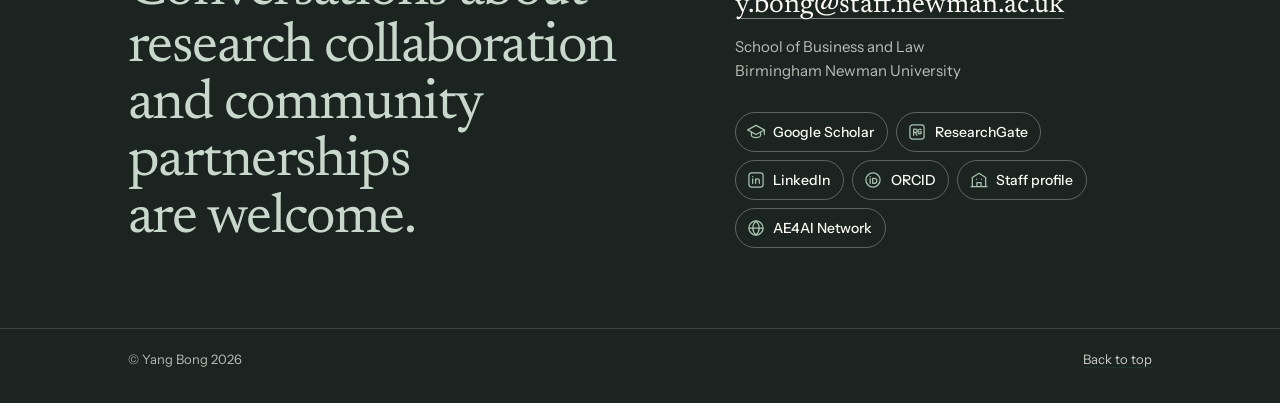
==== commit 78b049c1: "Higher-quality photos, home photo mosaic, zoomable world map - Replace the LinkedIn-quality event ph" ====
--- a/citizenship.html
+++ b/citizenship.html
@@ -32,7 +32,7 @@
   <link rel="preload" href="assets/fonts/instrument-sans-latin-wght-normal.woff2" as="font" type="font/woff2" crossorigin>
   <link rel="preload" href="content.json" as="fetch" crossorigin>
   <link rel="preload" href="publications.json" as="fetch" crossorigin>
-  <link rel="preload" as="image" type="image/webp" imagesrcset="assets/img/banner/2024-innolab5-800.webp 800w, assets/img/banner/2024-innolab5-1600.webp 1600w" imagesizes="(min-width: 48rem) 45vw, 100vw" fetchpriority="high">
+  <link rel="preload" as="image" type="image/webp" imagesrcset="assets/img/banner/2026-nottingham-sessions-800.webp 800w, assets/img/banner/2026-nottingham-sessions-1600.webp 1600w" imagesizes="(min-width: 48rem) 45vw, 100vw" fetchpriority="high">
   <link rel="stylesheet" href="assets/css/style.css">
 </head>
 <body data-page="service">
--- a/assets/css/style.css
+++ b/assets/css/style.css
@@ -215,26 +215,6 @@
 /* impact project: map, story, timeline */
 .project { display: grid; gap: 2rem; padding: 2rem 0 1rem; }
 .map { margin: 0; }
-.map__frame { position: relative; background: #F6F3EC; border: 1px solid var(--rule); border-radius: 2px; overflow: hidden; }
-.map__frame img { width: 100%; height: auto; }
-.map__marks { position: absolute; inset: 0; width: 100%; height: 100%; overflow: visible; }
-.map figcaption { margin-top: .6rem; font-size: .8125rem; color: var(--muted); }
-.mark__dot { fill: var(--paper); stroke: var(--accent); stroke-width: 3; transform-box: fill-box; transform-origin: center; transition: transform .2s; }
-.mark--primary .mark__dot { fill: var(--accent); }
-.mark__halo { fill: var(--accent); opacity: .14; transform-box: fill-box; transform-origin: center; transition: opacity .2s, transform .2s; }
-.mark__label, .mark__note {
-  font-family: var(--sans); paint-order: stroke; stroke: #F6F3EC; stroke-width: 4px; stroke-linejoin: round;
-}
-.mark__label { font-size: 15px; font-weight: 600; fill: var(--ink); }
-.mark--primary .mark__label { font-family: var(--serif); font-size: 20px; font-weight: 500; }
-.mark__note { font-size: 12px; font-weight: 500; fill: var(--muted); letter-spacing: .04em; }
-@media (max-width: 47.99rem) {
-  .mark__label { font-size: 27px; } .mark--primary .mark__label { font-size: 32px; } .mark__note { font-size: 21px; } .mark__label, .mark__note { stroke-width: 7px; } .mark__dot { stroke-width: 4; }
-}
-.mark.is-lit .mark__dot { transform: scale(1.6); }
-.mark.is-lit .mark__halo { opacity: .25; transform: scale(1.3); }
-@media (prefers-reduced-motion: reduce) { .mark__dot, .mark__halo { transition: none; } }
-
 .project__story h3 { font-size: 1.625rem; font-weight: 400; }
 .project__story h3 + p { margin-top: .6rem; font: 400 1.125rem/1.55 var(--serif); }
 .tagline { margin: 1.5rem 0; padding-left: 1rem; border-left: 2px solid var(--accent); }
@@ -269,26 +249,6 @@
 /* contact */
 .contact__email { margin-top: 1.25rem; font: 400 clamp(1.3rem, 6vw, 2rem)/1.2 var(--serif); overflow-wrap: anywhere; }
 
-/* ---------- full-width photo banner ---------- */
-.banner { position: relative; background: var(--paper-deep); }
-.banner__slides { display: grid; list-style: none; margin: 0; padding: 0; touch-action: pan-y; }
-.banner__slide { grid-area: 1 / 1; opacity: 0; visibility: hidden; transition: opacity 1.2s ease, visibility 0s linear 1.2s; }
-.banner__slide.is-active { opacity: 1; visibility: visible; transition: opacity 1.2s ease, visibility 0s; }
-.banner figure { margin: 0; }
-.banner img { display: block; width: 100%; aspect-ratio: 4 / 3; height: auto; object-fit: cover; background: var(--paper-deep); }
-.banner__caption { display: block; max-width: var(--wrap); margin-inline: auto; padding: .85rem var(--gutter) 0; font-size: .875rem; line-height: 1.45; }
-.banner__meta { display: block; margin-top: .1rem; color: var(--muted); font-size: .8125rem; }
-.banner__bar { max-width: var(--wrap); margin-inline: auto; padding: .75rem var(--gutter) 1rem; }
-.banner__controls { display: flex; align-items: center; gap: .4rem; }
-.banner__count { margin-right: auto; font-size: .75rem; font-weight: 600; letter-spacing: .12em; color: var(--muted); font-variant-numeric: tabular-nums; }
-.banner__btn {
-  display: grid; place-items: center; width: 2.5rem; height: 2.5rem; padding: 0; cursor: pointer;
-  border: 1px solid var(--rule); border-radius: 2px; background: #fff; color: var(--accent);
-  transition: border-color .15s, background .15s;
-}
-.banner__btn:hover { border-color: var(--accent); background: var(--accent-soft); }
-@media (prefers-reduced-motion: reduce) { .banner__slide, .banner__slide.is-active { transition: none; } }
-
 /* ---------- field photos in the impact project ---------- */
 .field__list { list-style: none; margin: .9rem 0 0; padding: 0; display: grid; grid-template-columns: repeat(3, minmax(0, 1fr)); gap: .75rem; }
 .field figure { margin: 0; }
@@ -341,29 +301,12 @@
 }
 
 @media (min-width: 48rem) {
-  .banner { background: #1B2420; }
-  .banner img { aspect-ratio: auto; height: clamp(24rem, 72vh, 46rem); object-position: var(--pos, 50% 50%); }
-  .banner__slide figure { position: relative; }
-  .banner__slide figure::after {
-    content: ""; position: absolute; inset: auto 0 0 0; height: 45%; pointer-events: none;
-    background: linear-gradient(to top, rgba(14, 22, 18, .72), rgba(14, 22, 18, 0));
-  }
-  .banner__caption {
-    position: absolute; z-index: 1; left: 0; right: 0; bottom: 0; padding: 0 calc(var(--gutter) + 12rem) 1.6rem var(--gutter);
-    color: #FBF9F4; font: 400 1.375rem/1.3 var(--serif); letter-spacing: -.005em;
-  }
-  .banner__meta { color: rgba(251, 249, 244, .8); font: 600 .75rem/1.4 var(--sans); letter-spacing: .12em; text-transform: uppercase; margin-top: .45rem; }
-  .banner__bar { position: absolute; z-index: 2; left: 0; right: 0; bottom: 0; padding: 0 var(--gutter) 1.4rem; pointer-events: none; }
-  .banner__controls { justify-content: flex-end; pointer-events: auto; width: max-content; margin-left: auto; }
-  .banner__count { margin-right: .6rem; color: rgba(251, 249, 244, .85); }
-  .banner__btn { background: rgba(27, 36, 32, .35); border-color: rgba(251, 249, 244, .45); color: #FBF9F4; }
-  .banner__btn:hover { background: rgba(27, 36, 32, .6); border-color: #FBF9F4; }
   .field { grid-column: 1 / -1; }
   .field__list { gap: 1.25rem; }
 }
 
 @media print {
-  .masthead, .links, .motif, .footer a, .banner, .cover__img, .card__img, .next { display: none; }
+  .masthead, .links, .motif, .footer a, .cover__img, .card__img, .next { display: none; }
   .cover__name, .cover__tag, .cover__role { color: var(--ink) !important; }
   body { background: #fff; }
 }
@@ -382,7 +325,7 @@
 /* ---------- home: cover ---------- */
 .cover { position: relative; min-height: 92svh; display: flex; align-items: flex-end; color: var(--paper); background: var(--ink); overflow: hidden; }
 .cover__img, .cover__img picture { position: absolute; inset: 0; }
-.cover__img img { width: 100%; height: 100%; object-fit: cover; object-position: var(--pos, 50% 50%); }
+.cover__img img { width: 100%; height: 100%; object-fit: cover; object-position: var(--pos-m, var(--pos, 50% 50%)); }
 .cover::after { content: ""; position: absolute; inset: 0; pointer-events: none;
   background: linear-gradient(to top, rgba(17, 30, 24, .9) 0%, rgba(17, 30, 24, .4) 45%, rgba(17, 30, 24, .1) 75%, rgba(17, 30, 24, .5) 100%),
     linear-gradient(to right, rgba(17, 30, 24, .55), rgba(17, 30, 24, 0) 60%); }
@@ -480,6 +423,7 @@
   .nav { gap: .45rem; padding-right: 0; margin-right: 0; -webkit-mask-image: none; mask-image: none; }
   .nav a { padding: .42rem 1rem; font-size: .875rem; }
   .cover { min-height: 100svh; }
+  .cover__img img { object-position: var(--pos, 50% 50%); }
   .cover__inner { padding-bottom: 3rem; grid-template-columns: 1fr auto; align-items: end; }
   .cover__name { grid-column: 1 / -1; grid-row: 1; }
   .cover__role { grid-column: 1; grid-row: 2; align-self: end; }
@@ -508,3 +452,75 @@
   .card--wide { grid-column: span 2; }
   .card--wide h3 { font-size: 3rem; }
 }
+
+/* ---------- home: photo mosaic ---------- */
+.gallery__intro { color: var(--muted); max-width: 26rem; }
+.places { display: flex; flex-wrap: wrap; gap: .35rem; margin: -1rem 0 1.5rem; }
+.places li { font-size: .75rem; font-weight: 600; letter-spacing: .1em; text-transform: uppercase; color: var(--accent); }
+.places li + li::before { content: "·"; margin-right: .35rem; color: var(--muted); }
+.mosaic { display: grid; grid-template-columns: repeat(2, minmax(0, 1fr)); grid-auto-rows: 9.5rem; grid-auto-flow: dense; gap: .5rem; }
+.tile { position: relative; overflow: hidden; border-radius: 2px; background: var(--ink); }
+.tile--lg { grid-column: span 2; grid-row: span 2; }
+.tile--wide { grid-column: span 2; }
+.tile figure, .tile picture { position: absolute; inset: 0; margin: 0; }
+.tile img { width: 100%; height: 100%; object-fit: cover; object-position: var(--pos, 50% 50%); transition: transform .7s cubic-bezier(.2, .7, .2, 1); }
+.tile:hover img { transform: scale(1.04); }
+.tile figcaption { position: absolute; left: 0; right: 0; bottom: 0; padding: 2.5rem .75rem .7rem; color: var(--paper);
+  background: linear-gradient(to top, rgba(17, 30, 24, .85), rgba(17, 30, 24, 0)); display: grid; gap: .1rem; }
+.tile__place { font-size: .625rem; font-weight: 600; letter-spacing: .12em; text-transform: uppercase; color: #C9D8CD; }
+.tile__cap { font: 400 .9375rem/1.25 var(--serif); }
+.tile__credit { font-size: .625rem; color: rgba(251, 249, 244, .7); }
+.tile:not(.tile--lg):not(.tile--wide) .tile__cap { display: none; }
+.tile--lg .tile__cap { font-size: 1.25rem; }
+@media (prefers-reduced-motion: reduce) { .tile img { transition: none; } }
+
+/* ---------- impact: zoomable map ---------- */
+.map__frame { position: relative; aspect-ratio: 1 / 1; overflow: hidden; border: 1px solid var(--rule); border-radius: 2px;
+  background: #EEF1EC; touch-action: none; cursor: grab; user-select: none; -webkit-user-select: none; }
+.map__frame.is-dragging { cursor: grabbing; }
+.map__frame:focus-visible { outline-offset: 2px; }
+.map__svg, .map__svg svg { position: absolute; inset: 0; width: 100%; height: 100%; display: block; }
+.map__svg .land { fill: #F7F5EF; stroke: #CFC9B9; stroke-width: .8; stroke-linejoin: round; vector-effect: non-scaling-stroke; }
+.map__svg .land--my { fill: #E7EDE6; stroke: #9DB3A5; }
+.map__svg .land--borneo { fill: #E9EEE7; stroke: #9DB3A5; }
+.map__svg .land--sarawak { fill: #CFDDD2; stroke: #1E4D3B; stroke-opacity: .6; stroke-width: 1; }
+.map__svg .route { fill: none; stroke: var(--accent); stroke-width: 1.5; stroke-dasharray: 5 5; vector-effect: non-scaling-stroke; opacity: 0; transition: opacity .3s; }
+.map__frame.is-wide .route { opacity: .7; }
+.map__layer { position: absolute; inset: 0; pointer-events: none; }
+.mk, .gl { position: absolute; left: 0; top: 0; will-change: transform; }
+.mk__dot { position: absolute; left: -6px; top: -6px; width: 12px; height: 12px; border-radius: 50%; background: var(--paper); border: 3px solid var(--accent); transition: transform .2s; }
+.mk--primary .mk__dot { left: -8px; top: -8px; width: 16px; height: 16px; background: var(--accent); border-color: var(--paper); box-shadow: 0 0 0 10px rgba(30, 77, 59, .16); }
+.mk--home .mk__dot { background: var(--ink); border-color: var(--paper); }
+.mk__text { position: absolute; left: 12px; top: 0; transform: translateY(-50%); display: grid; white-space: nowrap; line-height: 1.15;
+  text-shadow: 0 0 3px #F7F5EF, 0 0 3px #F7F5EF, 0 0 6px #F7F5EF; }
+.mk--primary .mk__text { left: 16px; }
+.mk--left .mk__text { left: auto; right: 12px; text-align: right; }
+.mk__label { font-size: .875rem; font-weight: 600; color: var(--ink); }
+.mk--primary .mk__label { font: 500 1.1875rem/1.1 var(--serif); }
+.mk__note { font-size: .6875rem; font-weight: 500; letter-spacing: .04em; color: var(--muted); }
+.mk.is-lit .mk__dot { transform: scale(1.5); }
+.gl { transform-origin: 0 0; }
+.gl { font-size: .625rem; font-weight: 600; letter-spacing: .16em; text-transform: uppercase; color: #8A9189; white-space: nowrap; translate: -50% -50%; }
+.gl--island { font: italic 400 1.125rem/1 var(--serif); letter-spacing: .02em; text-transform: none; color: #5E7A69; }
+.gl--state { font-size: .625rem; color: #6E8578; }
+.gl--water { font: italic 400 .8125rem/1 var(--serif); letter-spacing: .06em; text-transform: none; color: #8DA0A0; }
+.gl--region { font-size: .6875rem; letter-spacing: .3em; color: #A3A79E; }
+.map__zoom { position: absolute; top: .6rem; right: .6rem; display: grid; gap: .3rem; }
+.map__btn { width: 2.25rem; height: 2.25rem; padding: 0; border: 1px solid var(--rule); border-radius: 2px; background: #fff; color: var(--accent);
+  font: 400 1.25rem/1 var(--sans); cursor: pointer; }
+.map__btn:hover:not(:disabled) { border-color: var(--accent); background: var(--accent-soft); }
+.map__btn:disabled { color: #B5B9B2; cursor: default; }
+.map__views { position: absolute; left: .6rem; bottom: .6rem; display: flex; flex-wrap: wrap; gap: .3rem; }
+.map__views button { padding: .3rem .7rem; border: 1px solid var(--rule); border-radius: 999px; background: #fff; color: var(--ink);
+  font-size: .75rem; font-weight: 500; cursor: pointer; }
+.map__views button:hover { border-color: var(--accent); color: var(--accent); }
+.map__views button[aria-pressed="true"] { background: var(--accent); border-color: var(--accent); color: var(--paper); }
+.map figcaption { margin-top: .6rem; font-size: .8125rem; color: var(--muted); }
+.map__hint { color: #7C847E; }
+
+@media (min-width: 48rem) {
+  .mosaic { grid-template-columns: repeat(4, minmax(0, 1fr)); grid-auto-rows: 13rem; gap: .75rem; }
+  .tile figcaption { padding: 3rem 1rem .9rem; }
+  .tile--lg .tile__cap { font-size: 1.5rem; }
+  .map__frame { aspect-ratio: 760 / 520; }
+}
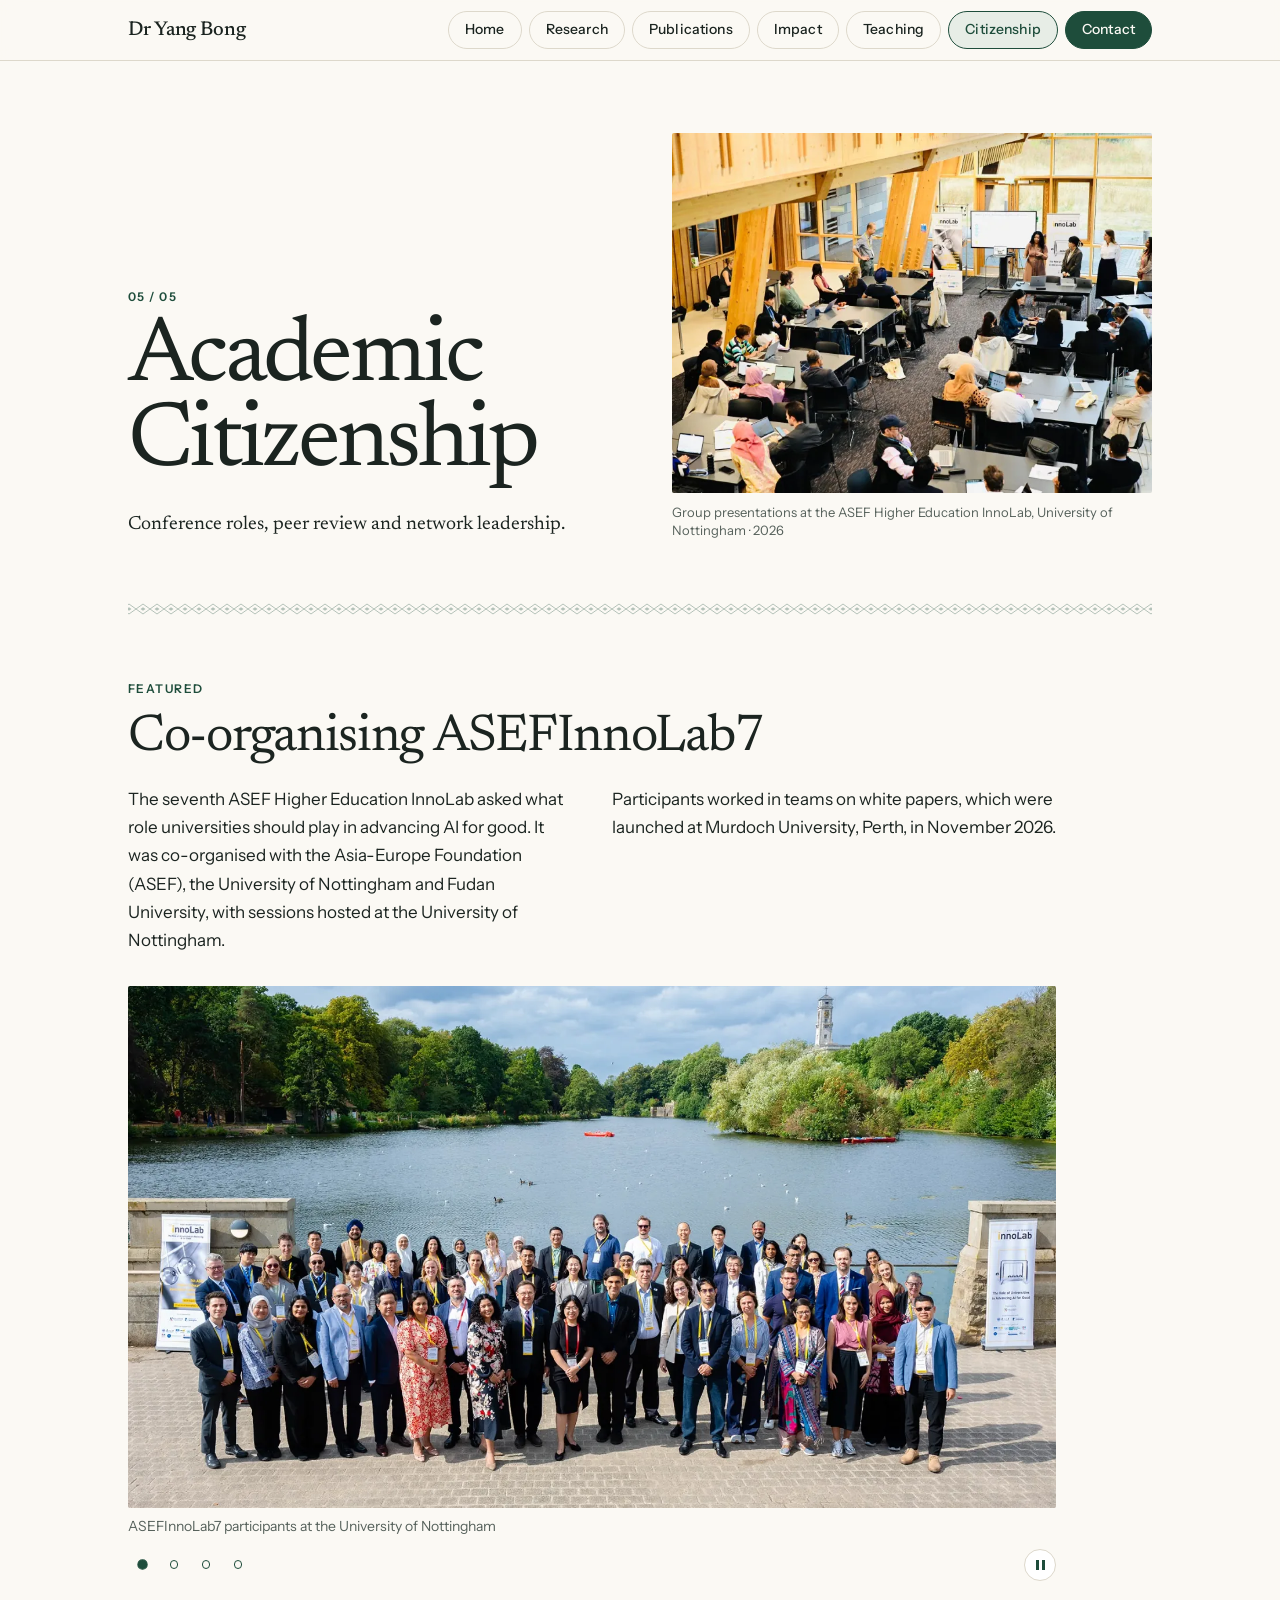
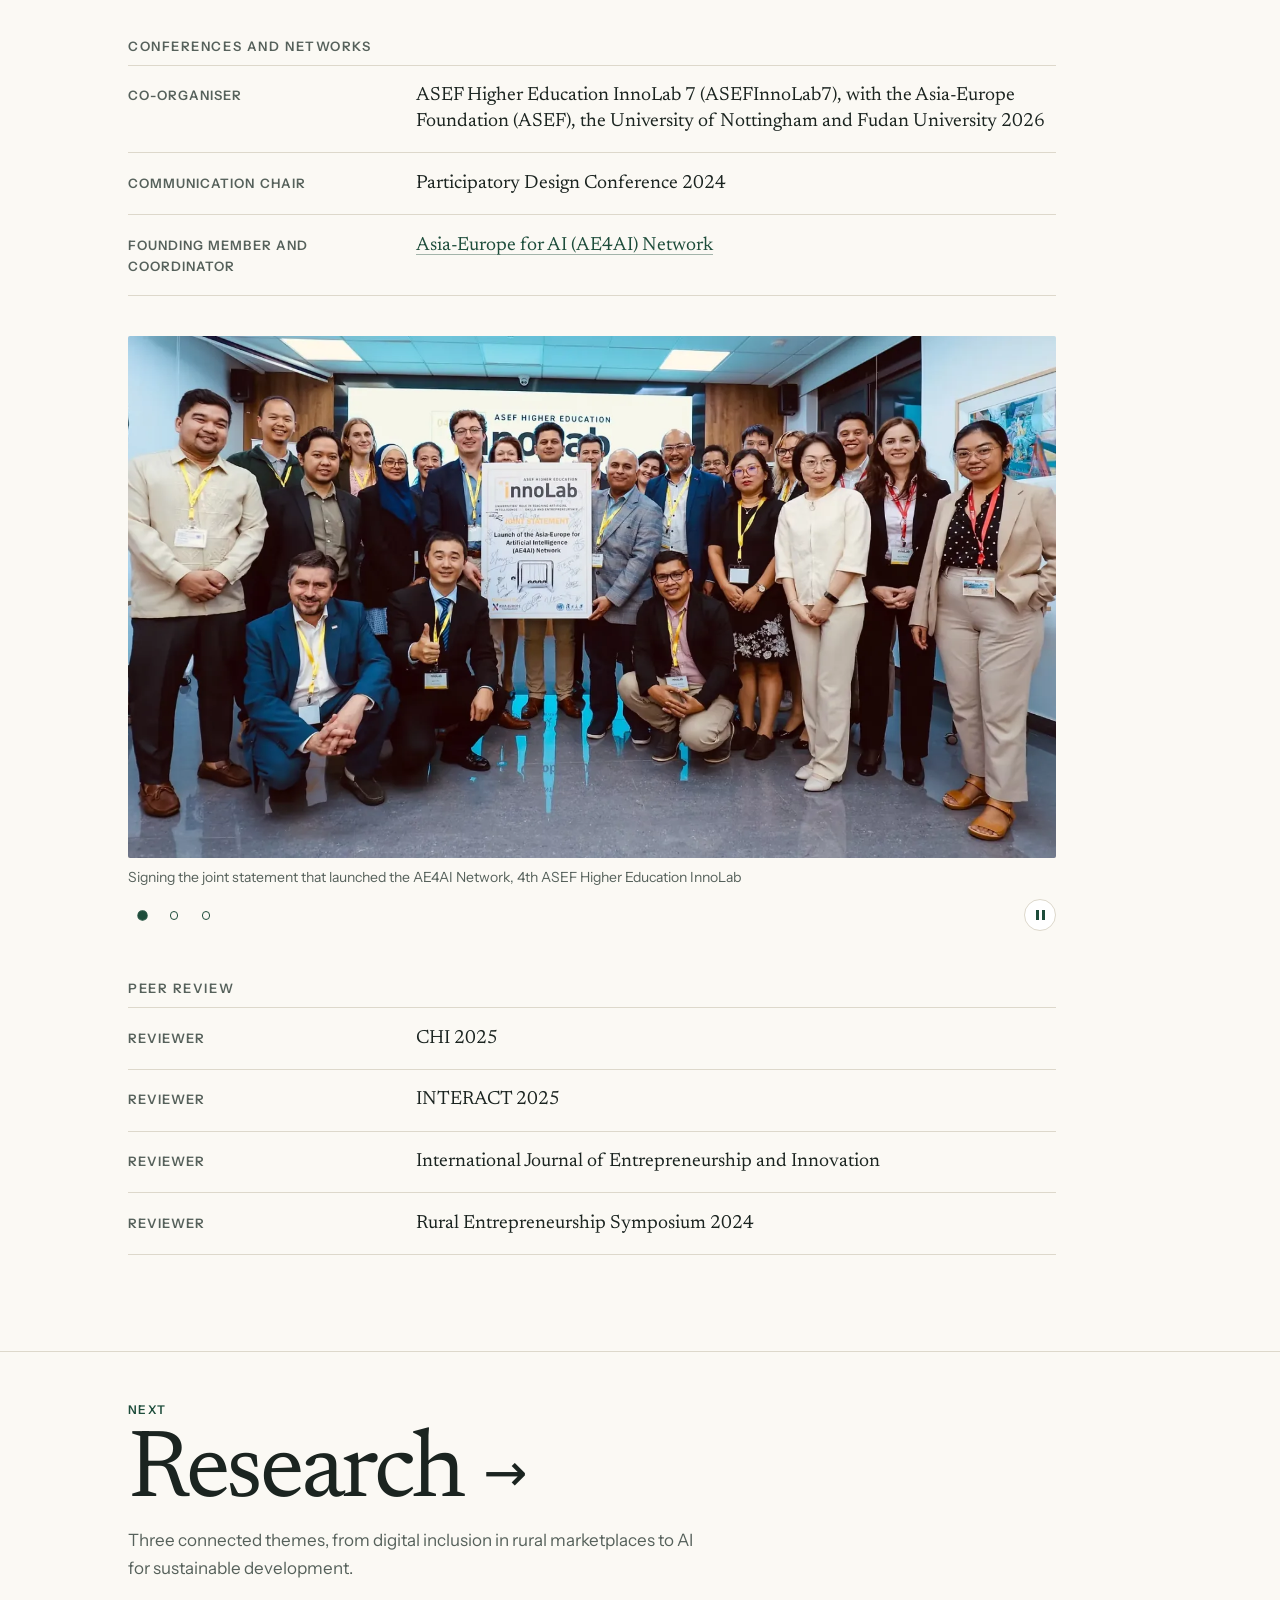
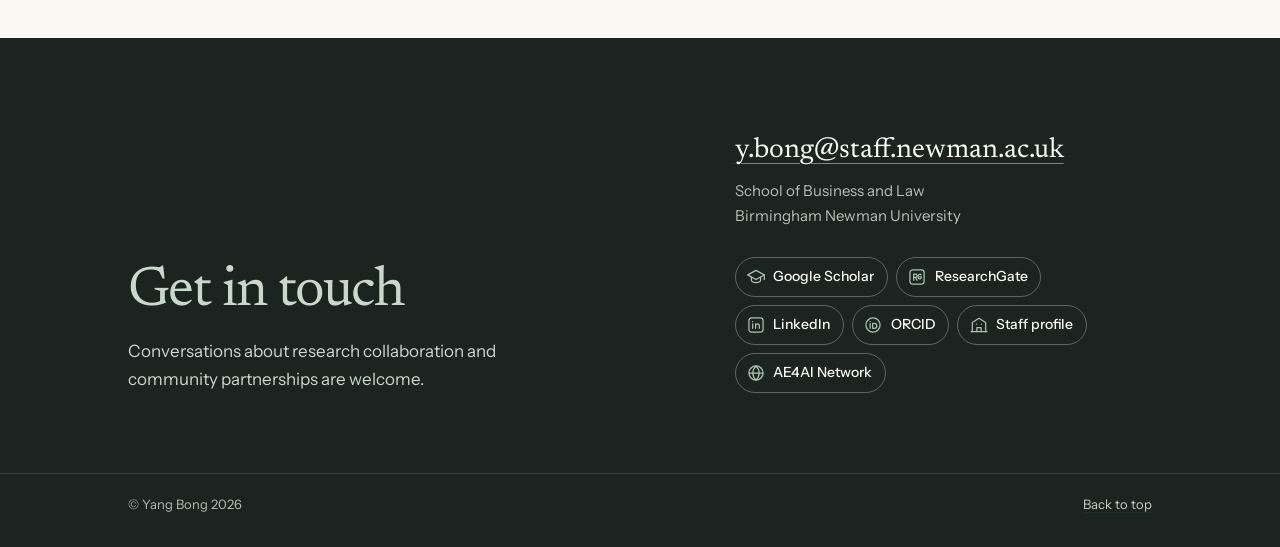
==== commit 2fa9b8b9: "Section-page descriptions name Dr Yang Bong - New optional pages.<id>.description (meta + link-previ" ====
--- a/citizenship.html
+++ b/citizenship.html
@@ -6,14 +6,14 @@
 
   <!-- Generated by scripts/make_pages.py from scripts/page.template.html. Edit those, not this file. -->
   <title>Academic Citizenship · Dr Yang Bong</title>
-  <meta name="description" content="Conference roles, peer review and network leadership.">
+  <meta name="description" content="Academic citizenship of Dr Yang Bong: co-organising ASEFInnoLab7, conference roles, AE4AI Network leadership and peer review.">
   <meta name="author" content="Yang Bong">
   <link rel="canonical" href="https://bongyang.github.io/citizenship.html">
 
   <meta property="og:type" content="website">
   <meta property="og:site_name" content="Dr Yang Bong">
   <meta property="og:title" content="Academic Citizenship · Dr Yang Bong">
-  <meta property="og:description" content="Conference roles, peer review and network leadership.">
+  <meta property="og:description" content="Academic citizenship of Dr Yang Bong: co-organising ASEFInnoLab7, conference roles, AE4AI Network leadership and peer review.">
   <meta property="og:url" content="https://bongyang.github.io/citizenship.html">
   <meta property="og:image" content="https://bongyang.github.io/assets/img/og-image.png">
   <meta property="og:image:width" content="1200">
--- a/assets/css/style.css
+++ b/assets/css/style.css
@@ -306,7 +306,7 @@
 }
 
 @media print {
-  .masthead, .links, .motif, .footer a, .cover__img, .card__img, .next { display: none; }
+  .masthead, .links, .motif, .footer a, .cover__img, .cover__pause, .card__img, .next { display: none; }
   .cover__name, .cover__tag, .cover__role { color: var(--ink) !important; }
   body { background: #fff; }
 }
@@ -324,23 +324,32 @@
 
 /* ---------- home: cover ---------- */
 .cover { position: relative; min-height: 92svh; display: flex; align-items: flex-end; color: var(--paper); background: var(--ink); overflow: hidden; }
-.cover__img, .cover__img picture { position: absolute; inset: 0; }
+.cover__img, .cover__slide, .cover__slide picture { position: absolute; inset: 0; }
+.cover__slide { opacity: 0; transition: opacity 1.4s ease; }
+.cover__slide.is-on { opacity: 1; }
 .cover__img img { width: 100%; height: 100%; object-fit: cover; object-position: var(--pos-m, var(--pos, 50% 50%)); }
+@media (prefers-reduced-motion: reduce) { .cover__slide { transition: none; } }
 .cover::after { content: ""; position: absolute; inset: 0; pointer-events: none;
   background: linear-gradient(to top, rgba(17, 30, 24, .9) 0%, rgba(17, 30, 24, .4) 45%, rgba(17, 30, 24, .1) 75%, rgba(17, 30, 24, .5) 100%),
     linear-gradient(to right, rgba(17, 30, 24, .55), rgba(17, 30, 24, 0) 60%); }
 .cover__inner { position: relative; z-index: 1; width: 100%; padding-top: 6rem; padding-bottom: 2rem; display: grid; }
-.cover__tag { font: 400 1.0625rem/1.4 var(--sans); max-width: 20rem; color: rgba(251, 249, 244, .9); margin-top: 1rem; }
-.cover__name { font: 400 clamp(4rem, 19vw, 12.5rem)/.86 var(--serif); letter-spacing: -.045em; margin: 0; }
-.cover__name span { display: block; }
-.cover__name span + span { padding-left: 18%; font-style: italic; }
-.cover__role { margin-top: 1.5rem; font-size: .8125rem; font-weight: 600; letter-spacing: .12em; text-transform: uppercase; color: rgba(251, 249, 244, .85); }
+.cover__tag { font: 400 1.0625rem/1.4 var(--sans); max-width: 24rem; color: rgba(251, 249, 244, .9); margin-top: 1rem; }
+.cover__name { font: 400 clamp(2.75rem, 9vw, 5.5rem)/.95 var(--serif); letter-spacing: -.03em; margin: 0; }
+.cover__role { display: grid; gap: .2rem; margin-top: 1.25rem; font-size: .8125rem; font-weight: 600; letter-spacing: .12em; text-transform: uppercase; color: rgba(251, 249, 244, .85); }
+
+/* pause/play for the cover photos */
+.cover__pause { position: absolute; z-index: 2; top: calc(var(--masthead) + 1rem); right: var(--gutter); width: 2.25rem; height: 2.25rem; padding: 0;
+  display: grid; place-items: center; border-radius: 50%; border: 1px solid rgba(251, 249, 244, .5); background: rgba(20, 30, 25, .35); color: var(--paper); cursor: pointer; }
+.cover__pause:hover { background: rgba(20, 30, 25, .65); border-color: var(--paper); }
+.cover__pause:focus-visible { outline-color: var(--paper); }
+.cover__pause-i { width: 10px; height: 12px; border-left: 3px solid currentColor; border-right: 3px solid currentColor; }
+.cover__pause.is-paused .cover__pause-i { width: 0; height: 0; border-style: solid; border-width: 6px 0 6px 10px; border-color: transparent transparent transparent currentColor; margin-left: 3px; }
 
 /* ---------- home: intro ---------- */
 .intro { padding-top: 4rem; padding-bottom: 1rem; }
 .intro .display { margin-top: .9rem; max-width: 22ch; }
 .intro__cols { display: grid; gap: 2rem; margin-top: 2.5rem; }
-.intro__photo { width: min(55%, 14rem); }
+.intro__photo { width: min(80%, 20rem); }
 .intro__photo img { width: 100%; aspect-ratio: 4 / 5; object-fit: cover; border-radius: 2px; }
 .intro__text p { font-size: 1.0625rem; line-height: 1.65; }
 .intro__text p + p { margin-top: 1rem; }
@@ -392,7 +401,8 @@
 
 /* ---------- contact band ---------- */
 .contact { display: grid; gap: 2rem; padding-top: 4.5rem; padding-bottom: 4rem; }
-.contact .display { margin-top: .8rem; font-size: clamp(2rem, 5.5vw, 3.5rem); max-width: 18ch; }
+.contact .display { margin-top: 0; font-size: clamp(2rem, 5.5vw, 3.5rem); max-width: 18ch; }
+.contact__lead { margin-top: 1rem; max-width: 34ch; color: #C9D8CD; font-size: 1.0625rem; }
 .contact__email { margin-top: 0; font: 400 clamp(1.25rem, 5vw, 1.75rem)/1.2 var(--serif); overflow-wrap: anywhere; }
 .contact address { margin-top: .75rem; color: rgba(251, 249, 244, .72); font-size: .9375rem; }
 .band--dark .links a { background: transparent; color: var(--paper); border-color: rgba(251, 249, 244, .3); }
@@ -409,7 +419,6 @@
 .page h2:not(.group) { font: 500 1.375rem/1.25 var(--serif); letter-spacing: -.005em; }
 .page--research .themes, .page--teaching .rows { margin-top: 0; }
 .page--research .theme:first-child, .page--teaching .row:first-child { border-top: 0; padding-top: 0; }
-.page--service .service li:first-child { border-top: 0; padding-top: 0; }
 .page--publications .pubtools { margin-top: 0; }
 .next { border-top: 1px solid var(--rule); }
 .next a { display: grid; gap: .3rem; padding: 3rem 0 3.5rem; color: var(--ink); text-decoration: none; }
@@ -420,16 +429,15 @@
 .next a:hover .next__title::after { transform: translateX(.4rem); }
 
 @media (min-width: 48rem) {
-  .nav { gap: .45rem; padding-right: 0; margin-right: 0; -webkit-mask-image: none; mask-image: none; }
-  .nav a { padding: .42rem 1rem; font-size: .875rem; }
   .cover { min-height: 100svh; }
   .cover__img img { object-position: var(--pos, 50% 50%); }
+  .cover__pause { right: max(var(--gutter), calc((100vw - 68rem) / 2 + var(--gutter))); }
   .cover__inner { padding-bottom: 3rem; grid-template-columns: 1fr auto; align-items: end; }
   .cover__name { grid-column: 1 / -1; grid-row: 1; }
   .cover__role { grid-column: 1; grid-row: 2; align-self: end; }
-  .cover__tag { grid-column: 2; grid-row: 2; margin: 1.5rem 0 0; font-size: 1.1875rem; max-width: 22rem; }
+  .cover__tag { grid-column: 2; grid-row: 2; margin: 1.5rem 0 0; font-size: 1.25rem; max-width: 24rem; text-align: right; }
   .intro { padding-top: 6rem; }
-  .intro__cols { grid-template-columns: 14rem minmax(0, 1fr); column-gap: 3rem; }
+  .intro__cols { grid-template-columns: 20rem minmax(0, 1fr); column-gap: 3rem; }
   .intro__photo { width: 100%; }
   .intro__text { columns: 2; column-gap: 2.5rem; }
   .intro__text p { break-inside: avoid; }
@@ -444,10 +452,19 @@
   .recent__list li { grid-template-columns: 4.5rem 1fr; }
   .contact { grid-template-columns: minmax(0, 1.3fr) minmax(0, 1fr); align-items: end; column-gap: 4rem; padding-top: 6rem; padding-bottom: 5rem; }
   .phero { grid-template-columns: minmax(0, 1fr) minmax(0, 1fr); column-gap: 4rem; align-items: end; padding-top: 4.5rem; padding-bottom: 4rem; }
+  .phero__title { font-size: min(6.25rem, 7.2vw); overflow-wrap: break-word; }
+  .phero--text { grid-template-columns: minmax(0, 1fr); padding-bottom: 2.5rem; }
+  .phero--text .phero__title { font-size: clamp(4rem, 9vw, 7.5rem); }
+  .sfeature { grid-template-columns: minmax(0, 1fr) minmax(0, 1fr); column-gap: 3rem; }
+  .sfeature .eyebrow, .sfeature .display { grid-column: 1 / -1; }
+  .sfeature__text { grid-column: 1 / -1; columns: 2; column-gap: 2.5rem; }
+  .sfeature__text p { break-inside: avoid; }
   .page { padding-top: 4rem; padding-bottom: 6rem; }
   .page--research > *, .page--teaching > *, .page--service > *, .page--publications > * { max-width: 58rem; }
 }
 @media (min-width: 64rem) {
+  .nav { gap: .45rem; padding-right: 0; margin-right: 0; -webkit-mask-image: none; mask-image: none; }
+  .nav a { padding: .42rem 1rem; font-size: .875rem; }
   .cards { grid-template-columns: repeat(3, 1fr); }
   .card--wide { grid-column: span 2; }
   .card--wide h3 { font-size: 3rem; }
@@ -475,22 +492,16 @@
 @media (prefers-reduced-motion: reduce) { .tile img { transition: none; } }
 
 /* ---------- impact: zoomable map ---------- */
-.map__frame { position: relative; aspect-ratio: 1 / 1; overflow: hidden; border: 1px solid var(--rule); border-radius: 2px;
-  background: #EEF1EC; touch-action: none; cursor: grab; user-select: none; -webkit-user-select: none; }
-.map__frame.is-dragging { cursor: grabbing; }
-.map__frame:focus-visible { outline-offset: 2px; }
+.map__frame { position: relative; aspect-ratio: 1 / 1; overflow: hidden; border: 1px solid var(--rule); border-radius: 2px; background: #EEF1EC; }
 .map__svg, .map__svg svg { position: absolute; inset: 0; width: 100%; height: 100%; display: block; }
 .map__svg .land { fill: #F7F5EF; stroke: #CFC9B9; stroke-width: .8; stroke-linejoin: round; vector-effect: non-scaling-stroke; }
 .map__svg .land--my { fill: #E7EDE6; stroke: #9DB3A5; }
 .map__svg .land--borneo { fill: #E9EEE7; stroke: #9DB3A5; }
 .map__svg .land--sarawak { fill: #CFDDD2; stroke: #1E4D3B; stroke-opacity: .6; stroke-width: 1; }
-.map__svg .route { fill: none; stroke: var(--accent); stroke-width: 1.5; stroke-dasharray: 5 5; vector-effect: non-scaling-stroke; opacity: 0; transition: opacity .3s; }
-.map__frame.is-wide .route { opacity: .7; }
 .map__layer { position: absolute; inset: 0; pointer-events: none; }
 .mk, .gl { position: absolute; left: 0; top: 0; will-change: transform; }
 .mk__dot { position: absolute; left: -6px; top: -6px; width: 12px; height: 12px; border-radius: 50%; background: var(--paper); border: 3px solid var(--accent); transition: transform .2s; }
 .mk--primary .mk__dot { left: -8px; top: -8px; width: 16px; height: 16px; background: var(--accent); border-color: var(--paper); box-shadow: 0 0 0 10px rgba(30, 77, 59, .16); }
-.mk--home .mk__dot { background: var(--ink); border-color: var(--paper); }
 .mk__text { position: absolute; left: 12px; top: 0; transform: translateY(-50%); display: grid; white-space: nowrap; line-height: 1.15;
   text-shadow: 0 0 3px #F7F5EF, 0 0 3px #F7F5EF, 0 0 6px #F7F5EF; }
 .mk--primary .mk__text { left: 16px; }
@@ -499,24 +510,13 @@
 .mk--primary .mk__label { font: 500 1.1875rem/1.1 var(--serif); }
 .mk__note { font-size: .6875rem; font-weight: 500; letter-spacing: .04em; color: var(--muted); }
 .mk.is-lit .mk__dot { transform: scale(1.5); }
-.gl { transform-origin: 0 0; }
 .gl { font-size: .625rem; font-weight: 600; letter-spacing: .16em; text-transform: uppercase; color: #8A9189; white-space: nowrap; translate: -50% -50%; }
 .gl--island { font: italic 400 1.125rem/1 var(--serif); letter-spacing: .02em; text-transform: none; color: #5E7A69; }
-.gl--state { font-size: .625rem; color: #6E8578; }
+.gl--state { font-size: .6875rem; color: #3F5E4D; }
+.gl--small { font-size: .5625rem; letter-spacing: .1em; }
 .gl--water { font: italic 400 .8125rem/1 var(--serif); letter-spacing: .06em; text-transform: none; color: #8DA0A0; }
-.gl--region { font-size: .6875rem; letter-spacing: .3em; color: #A3A79E; }
-.map__zoom { position: absolute; top: .6rem; right: .6rem; display: grid; gap: .3rem; }
-.map__btn { width: 2.25rem; height: 2.25rem; padding: 0; border: 1px solid var(--rule); border-radius: 2px; background: #fff; color: var(--accent);
-  font: 400 1.25rem/1 var(--sans); cursor: pointer; }
-.map__btn:hover:not(:disabled) { border-color: var(--accent); background: var(--accent-soft); }
-.map__btn:disabled { color: #B5B9B2; cursor: default; }
-.map__views { position: absolute; left: .6rem; bottom: .6rem; display: flex; flex-wrap: wrap; gap: .3rem; }
-.map__views button { padding: .3rem .7rem; border: 1px solid var(--rule); border-radius: 999px; background: #fff; color: var(--ink);
-  font-size: .75rem; font-weight: 500; cursor: pointer; }
-.map__views button:hover { border-color: var(--accent); color: var(--accent); }
-.map__views button[aria-pressed="true"] { background: var(--accent); border-color: var(--accent); color: var(--paper); }
+@media (max-width: 47.99rem) { .gl--state, .gl--small { display: none; } }
 .map figcaption { margin-top: .6rem; font-size: .8125rem; color: var(--muted); }
-.map__hint { color: #7C847E; }
 
 @media (min-width: 48rem) {
   .mosaic { grid-template-columns: repeat(4, minmax(0, 1fr)); grid-auto-rows: 13rem; gap: .75rem; }
@@ -524,3 +524,50 @@
   .tile--lg .tile__cap { font-size: 1.5rem; }
   .map__frame { aspect-ratio: 760 / 520; }
 }
+
+/* ---------- publications: photo breaks between groups ---------- */
+.pbreak { margin: 3rem 0 1rem; }
+.pbreak img { width: 100%; aspect-ratio: 21 / 9; object-fit: cover; object-position: var(--pos, 50% 50%); border-radius: 2px; background: var(--paper-deep); }
+.pbreak figcaption { margin-top: .5rem; font-size: .8125rem; line-height: 1.4; color: var(--muted); }
+.credit { display: block; font-size: .75rem; color: #7C847E; }
+
+/* ---------- citizenship: featured ASEFInnoLab7 ---------- */
+.sfeature { display: grid; gap: 1.25rem; margin-bottom: 3.5rem; }
+.page .sfeature .display { font: 400 clamp(2rem, 5.5vw, 3.25rem)/1.05 var(--serif); letter-spacing: -.025em; margin-top: -.5rem; }
+.sfeature__text p + p { margin-top: 1rem; }
+.sfeature__text p { font-size: 1.0625rem; line-height: 1.65; }
+.page--service > .group { margin-top: 3rem; }
+.page--service > .sfeature + .group { margin-top: 0; }
+.page--service .group + .service li:first-child { padding-top: 1.1rem; }
+
+/* ---------- rotating banner (Citizenship) ---------- */
+.rotator { margin: 2.5rem 0 0; }
+.sfeature .rotator { grid-column: 1 / -1; margin-top: .75rem; }
+.page--publications .rotator { margin: 3rem 0 1rem; }
+.rotator__stage { display: grid; }
+.rotator__slide { grid-area: 1 / 1; margin: 0; opacity: 0; visibility: hidden; transition: opacity 1s ease, visibility 0s linear 1s; }
+.rotator__slide.is-on { opacity: 1; visibility: visible; transition: opacity 1s ease; }
+.rotator__slide img { width: 100%; aspect-ratio: 16 / 9; object-fit: cover; object-position: var(--pos, 50% 50%); border-radius: 2px; background: var(--paper-deep); }
+.rotator__slide figcaption { margin-top: .6rem; font-size: .875rem; line-height: 1.4; color: var(--muted); }
+.rotator__bar { display: flex; align-items: center; justify-content: space-between; gap: 1rem; margin-top: .75rem; }
+.rotator__dots { display: flex; gap: .25rem; }
+.rotator__dots button { width: 1.75rem; height: 1.75rem; padding: 0; border: 0; background: none; cursor: pointer; display: grid; place-items: center; }
+.rotator__dots button::before { content: ""; width: .55rem; height: .55rem; border-radius: 50%; border: 1.5px solid var(--accent); transition: background .2s, transform .2s; }
+.rotator__dots button[aria-current="true"]::before { background: var(--accent); transform: scale(1.15); }
+.rotator__pause { width: 2rem; height: 2rem; padding: 0; display: grid; place-items: center; border: 1px solid var(--rule); border-radius: 50%; background: #fff; color: var(--accent); cursor: pointer; }
+.rotator__pause:hover { border-color: var(--accent); }
+.rotator__pause span { width: 9px; height: 10px; border-left: 3px solid currentColor; border-right: 3px solid currentColor; }
+.rotator__pause.is-paused span { width: 0; height: 0; border-style: solid; border-width: 5px 0 5px 9px; border-color: transparent transparent transparent currentColor; margin-left: 2px; }
+@media (prefers-reduced-motion: reduce) { .rotator__slide, .rotator__slide.is-on { transition: none; } }
+@media print { .rotator__bar { display: none; } .rotator__slide { opacity: 1; visibility: visible; } }
+
+/* ---------- research: current projects under each theme ---------- */
+.current { margin-top: .5rem; display: grid; gap: .45rem; }
+.current li { position: relative; padding-left: 1.1rem; font: 400 1.0625rem/1.45 var(--serif); }
+.current li::before { content: ""; position: absolute; left: 0; top: .5em; width: .45rem; height: .45rem; border-radius: 50%; background: var(--accent); }
+.current + .label { margin-top: 1.4rem; }
+
+/* ---------- impact: full-width section (SARI) ---------- */
+.impact__item--wide { grid-column: 1 / -1; padding: 1.75rem 1.5rem; border-top: 3px solid var(--accent); margin-top: 1.5rem; }
+.page .impact__item--wide h2 { font-size: 1.625rem; font-weight: 400; }
+.impact__item--wide p:not(.label) { font: 400 1.125rem/1.6 var(--serif); max-width: 46rem; }
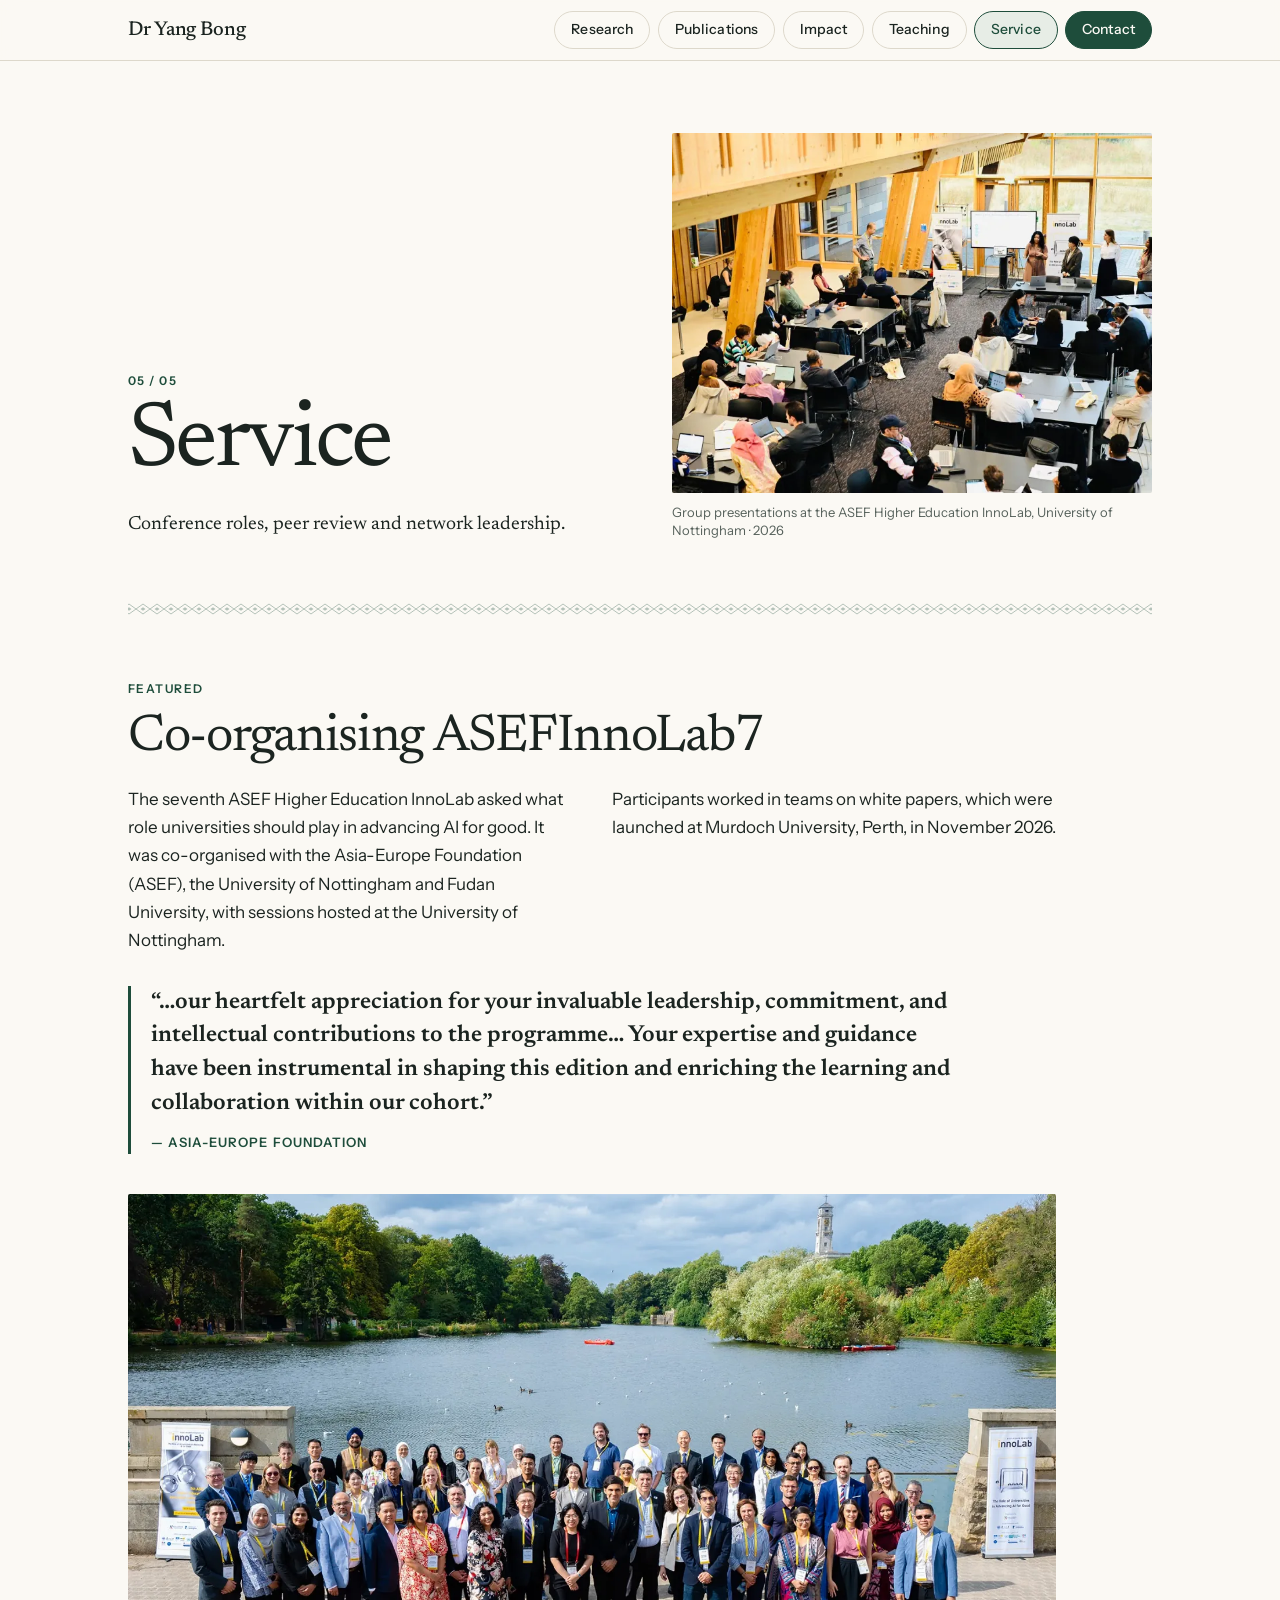
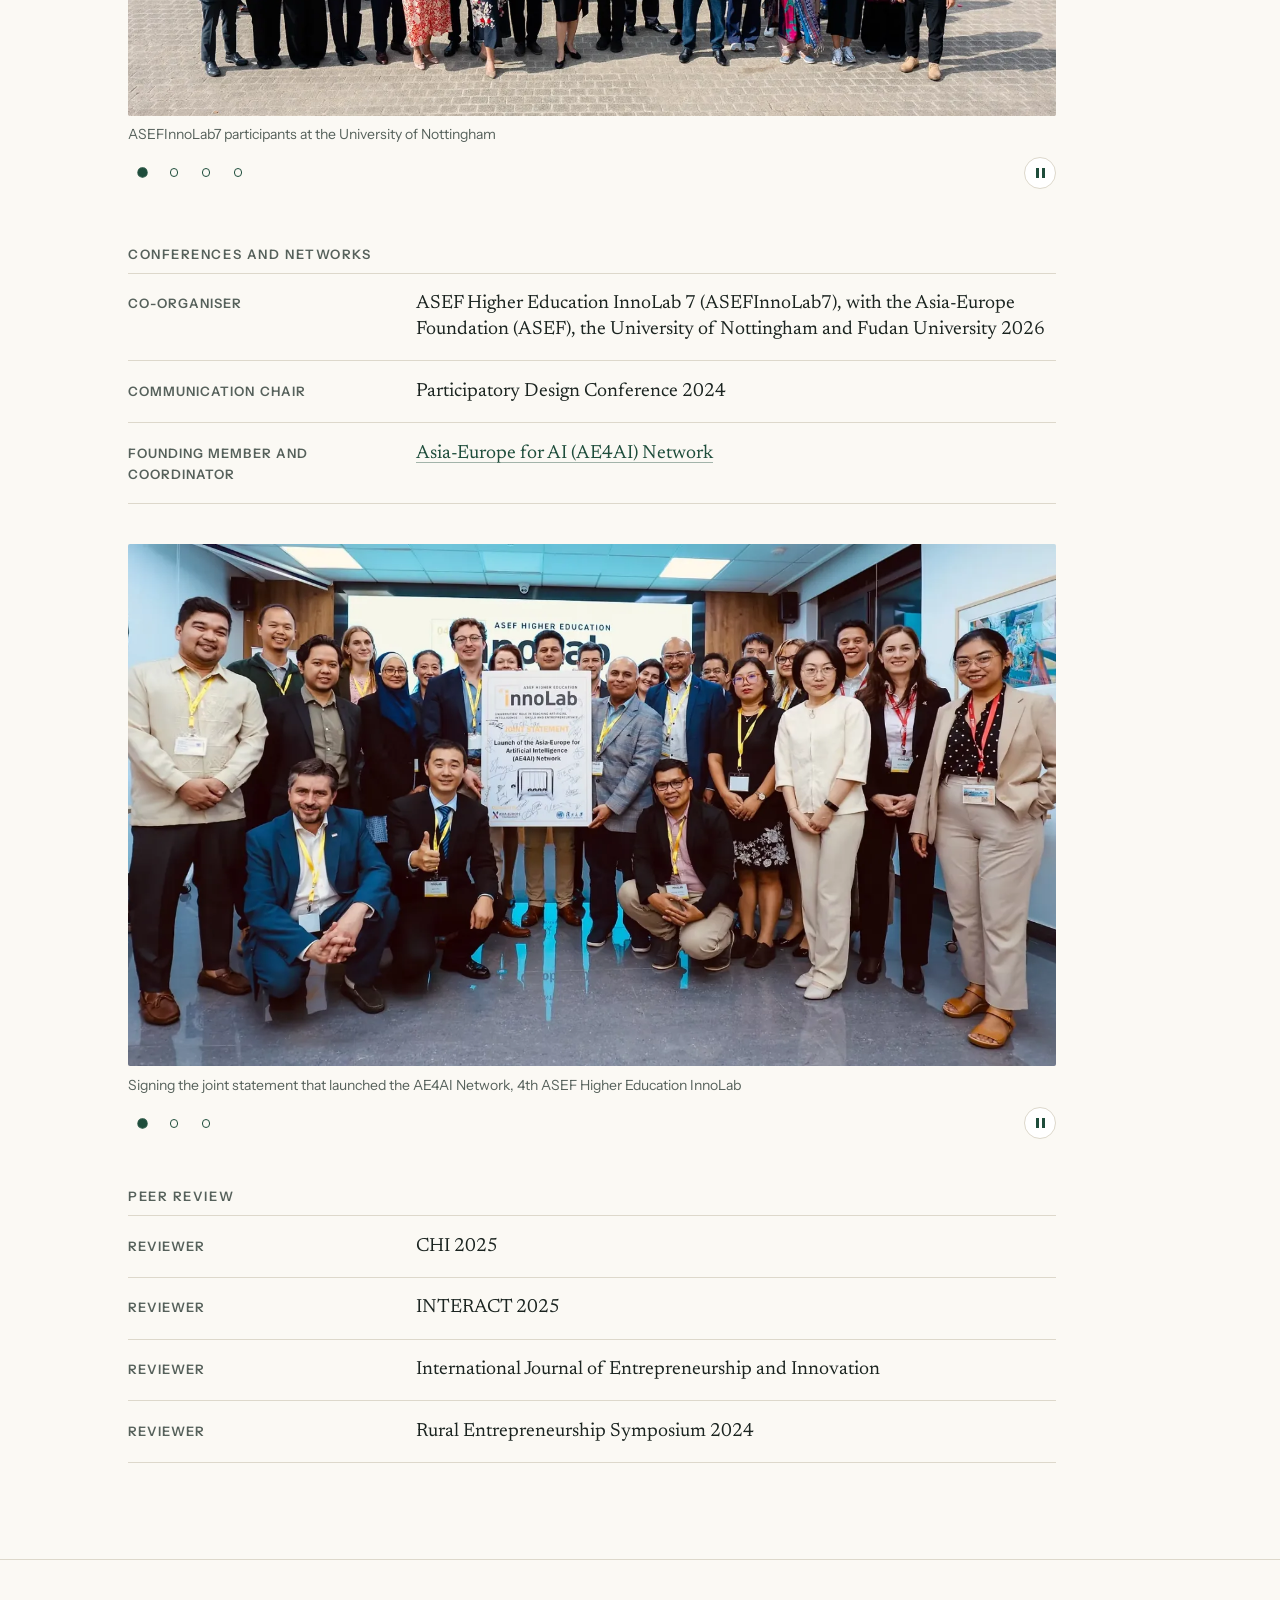
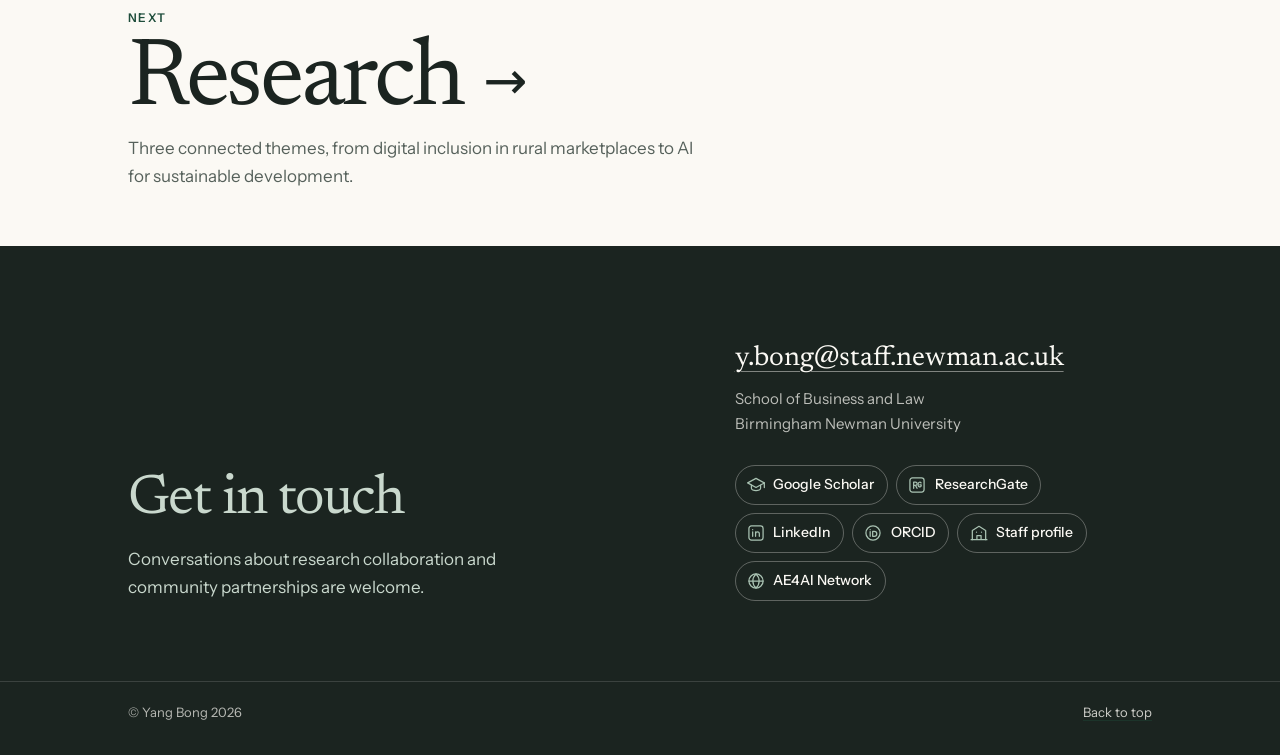
==== commit 376ccfd0: "Rename Citizenship to Service; drop Home from the menu - Menu label and page heading now "Service" (" ====
--- a/citizenship.html
+++ b/citizenship.html
@@ -5,15 +5,15 @@
   <meta name="viewport" content="width=device-width, initial-scale=1">
 
   <!-- Generated by scripts/make_pages.py from scripts/page.template.html. Edit those, not this file. -->
-  <title>Academic Citizenship · Dr Yang Bong</title>
-  <meta name="description" content="Academic citizenship of Dr Yang Bong: co-organising ASEFInnoLab7, conference roles, AE4AI Network leadership and peer review.">
+  <title>Service · Dr Yang Bong</title>
+  <meta name="description" content="Service by Dr Yang Bong: co-organising ASEFInnoLab7, conference roles, AE4AI Network leadership and peer review.">
   <meta name="author" content="Yang Bong">
   <link rel="canonical" href="https://bongyang.github.io/citizenship.html">
 
   <meta property="og:type" content="website">
   <meta property="og:site_name" content="Dr Yang Bong">
-  <meta property="og:title" content="Academic Citizenship · Dr Yang Bong">
-  <meta property="og:description" content="Academic citizenship of Dr Yang Bong: co-organising ASEFInnoLab7, conference roles, AE4AI Network leadership and peer review.">
+  <meta property="og:title" content="Service · Dr Yang Bong">
+  <meta property="og:description" content="Service by Dr Yang Bong: co-organising ASEFInnoLab7, conference roles, AE4AI Network leadership and peer review.">
   <meta property="og:url" content="https://bongyang.github.io/citizenship.html">
   <meta property="og:image" content="https://bongyang.github.io/assets/img/og-image.png">
   <meta property="og:image:width" content="1200">
--- a/assets/css/style.css
+++ b/assets/css/style.css
@@ -536,6 +536,11 @@
 .page .sfeature .display { font: 400 clamp(2rem, 5.5vw, 3.25rem)/1.05 var(--serif); letter-spacing: -.025em; margin-top: -.5rem; }
 .sfeature__text p + p { margin-top: 1rem; }
 .sfeature__text p { font-size: 1.0625rem; line-height: 1.65; }
+.sfeature__quote { grid-column: 1 / -1; margin: .75rem 0 .5rem; padding-left: 1.25rem; border-left: 3px solid var(--accent); max-width: 52rem; }
+.sfeature__quote blockquote { margin: 0; }
+.sfeature__quote p { font: 600 clamp(1.2rem, 2.4vw, 1.45rem)/1.45 var(--serif); color: var(--ink); }
+.sfeature__quote figcaption { margin-top: .75rem; font-size: .8125rem; font-weight: 600; letter-spacing: .08em; text-transform: uppercase; color: var(--accent); }
+.sfeature__quote figcaption::before { content: "— "; }
 .page--service > .group { margin-top: 3rem; }
 .page--service > .sfeature + .group { margin-top: 0; }
 .page--service .group + .service li:first-child { padding-top: 1.1rem; }
